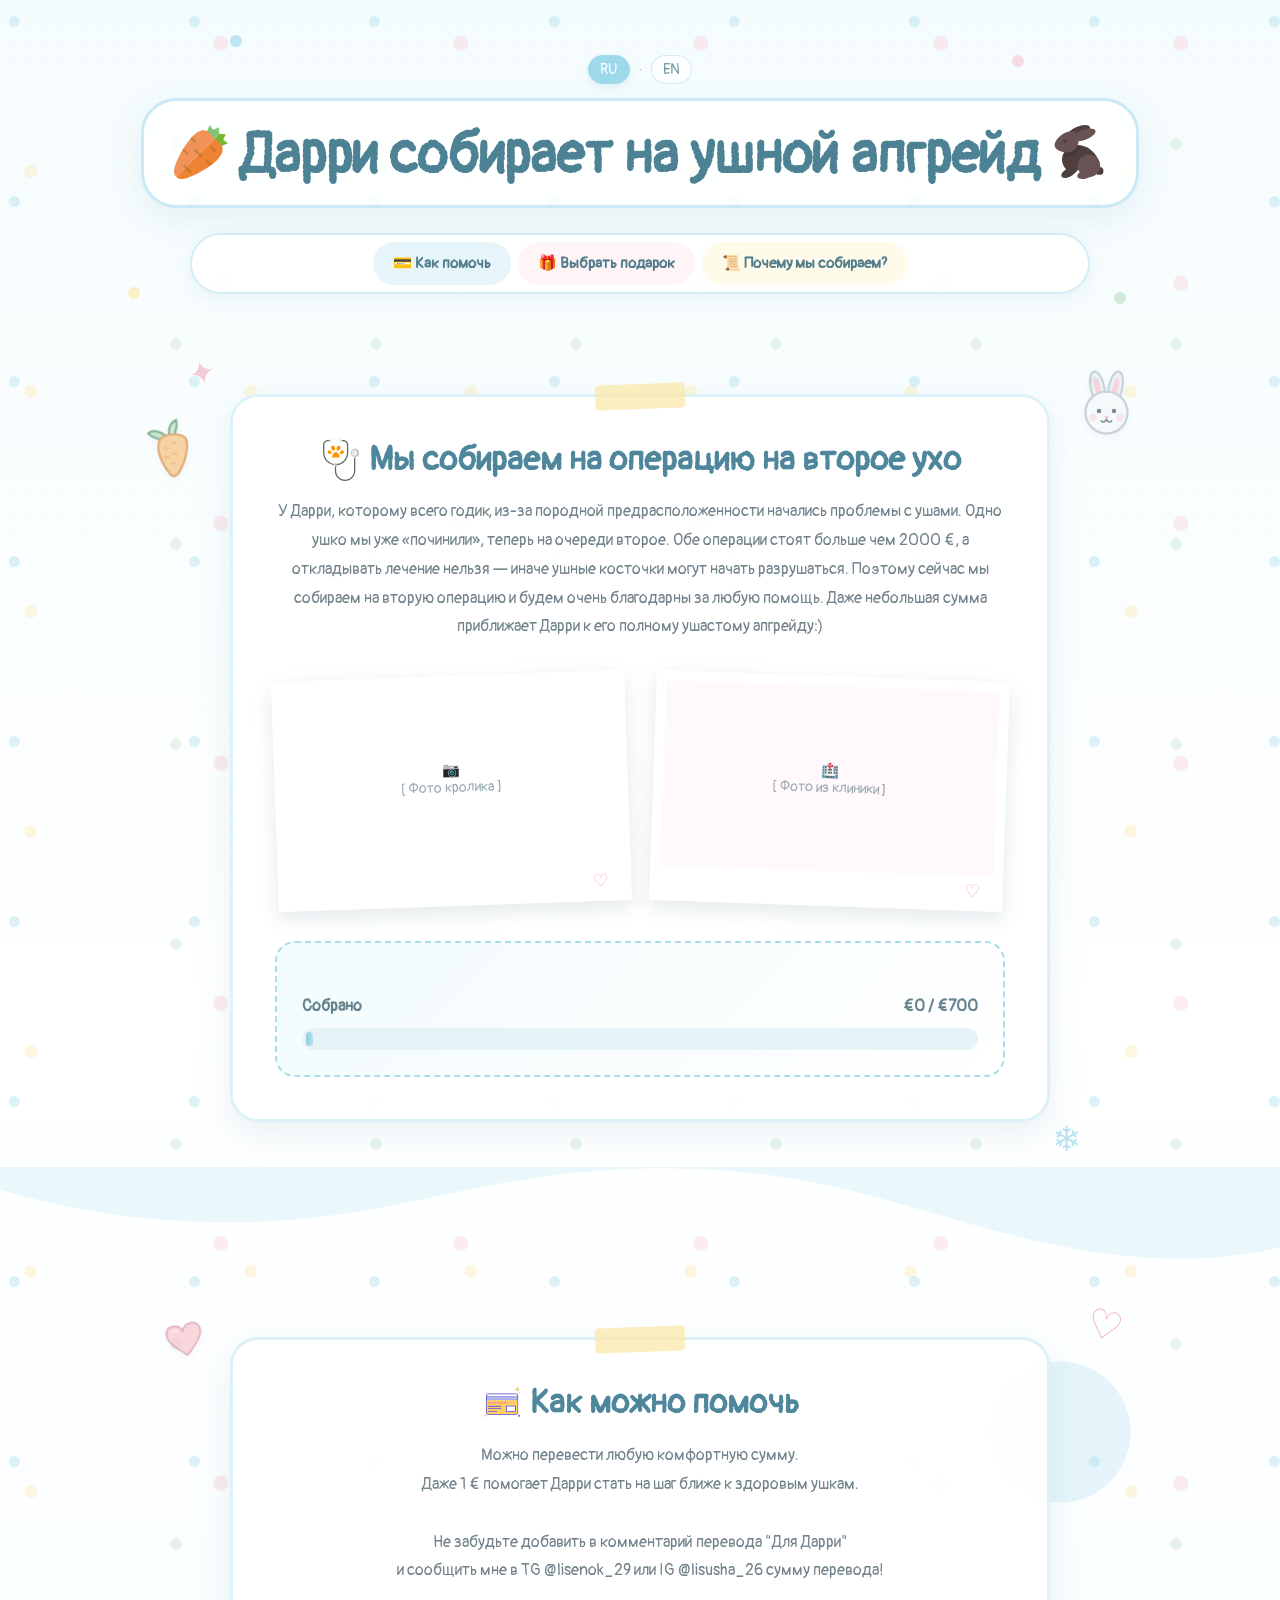
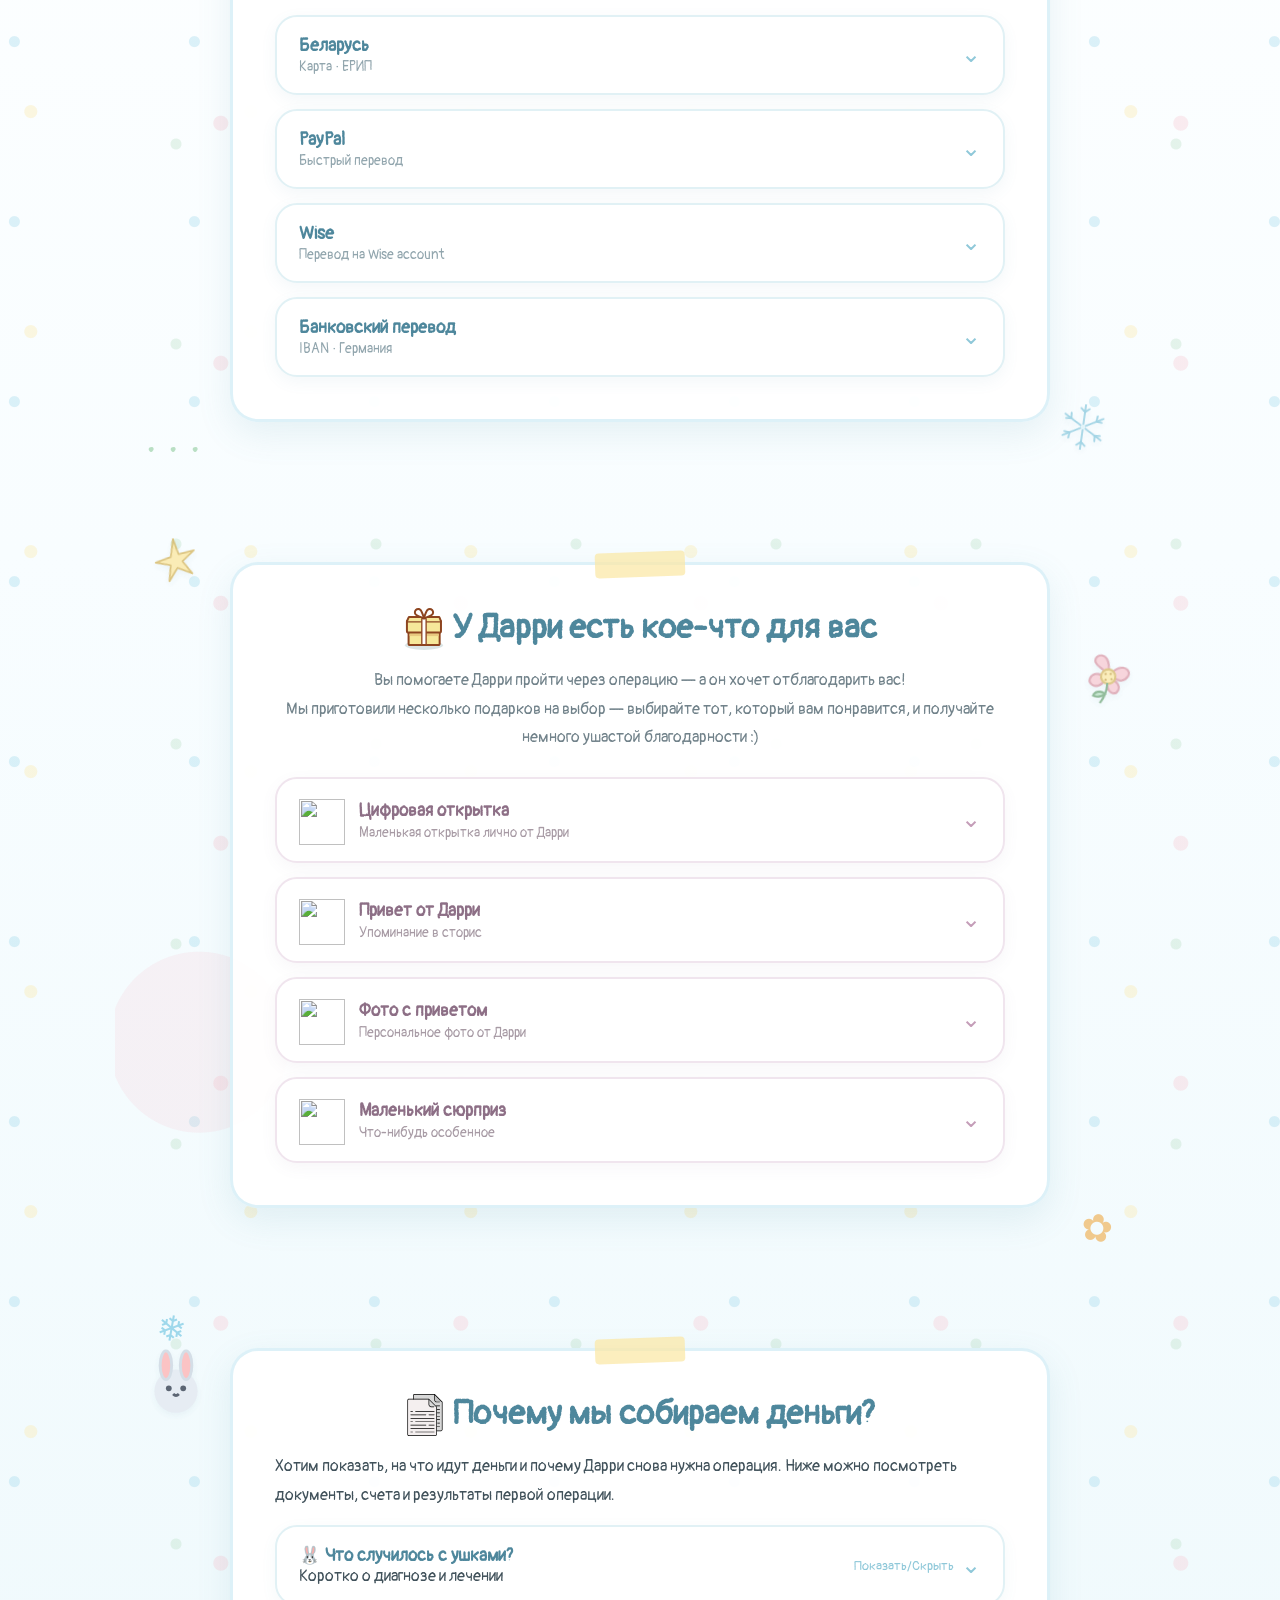
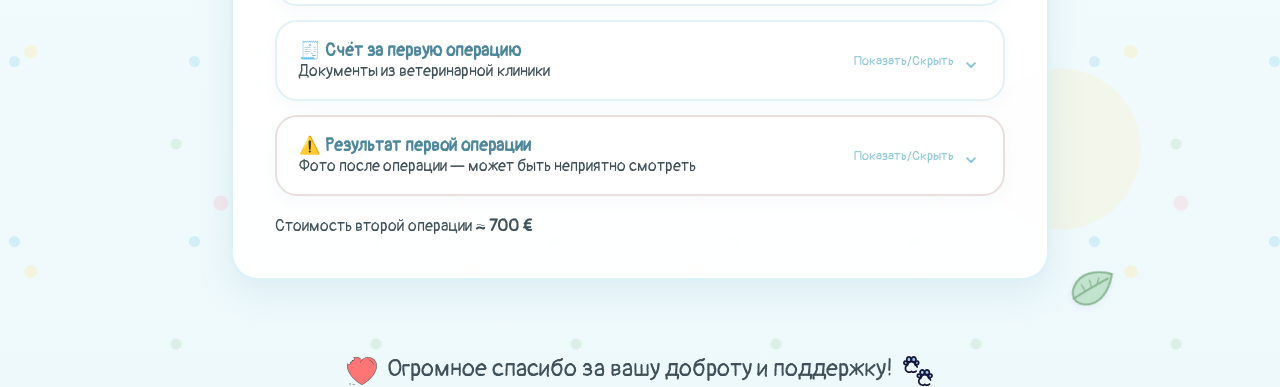
==== en.html @ 0f6ff952 "initial commit" ====
<!DOCTYPE html>
<html lang="ru">
<head>
    <meta charset="UTF-8">
    <meta name="viewport" content="width=device-width, initial-scale=1.0">
    <title>Помощь Кролику Дарри | Сбор на операцию 🐰</title>
    <!-- Link to external stylesheet -->
    <link rel="stylesheet" href="style.css">
    <link rel="preconnect" href="https://fonts.googleapis.com">
    <link rel="preconnect" href="https://fonts.gstatic.com" crossorigin>

    <link href="https://fonts.googleapis.com/css2?family=Nunito:wght@400;500;600;700;800&display=swap"
      rel="stylesheet">
    <link href="https://fonts.googleapis.com/css2?family=Pangolin:wght@400;500;600;700&display=swap"
      rel="stylesheet">
</head>
<body>
<header class="site-header">

    <!-- Decorative dots -->
    <span class="decorative-dot dot-blue"
          style="left: 18%; top: 35px;"></span>

    <span class="decorative-dot dot-pink"
          style="right: 20%; top: 55px;"></span>

    <span class="decorative-dot dot-yellow"
          style="left: 10%; bottom: 25px;"></span>

    <span class="decorative-dot dot-green"
          style="right: 12%; bottom: 20px;"></span>
    
    <div class="language-switcher">
        <a href="index.html" class="language-button active">RU</a>
        <span>·</span>
        <a href="en.html" class="language-button">EN</a>
    </div>

    <h1 class="site-title">
        <img src="icons/carrot.svg"
         alt=""
         class="title-icon">
        Дарри собирает на ушной апгрейд
        <img src="icons/bunny.svg"
         alt=""
         class="title-icon">
    </h1>

    <nav>
        <ul>
            <li>
                <a href="#payment">💳 Как помочь</a>
            </li>

            <li>
                <a href="#gifts">🎁 Выбрать подарок</a>
            </li>

            <li>
                <a href="#why">📜 Почему мы собираем?</a>
            </li>
        </ul>
    </nav>

</header>


<!-- =========================
     INTRO
========================= -->

<section id="intro">

<!-- =========================
     DOODLE: CARROT
========================= -->

<svg class="doodle doodle-carrot"
     viewBox="0 0 100 100"
     aria-hidden="true">

    <!-- leaves -->
    <path
        d="M48 31
           C38 19 29 17 23 20
           C27 28 36 32 46 35"
        fill="#B9DFC4"
        stroke="#6FA77D"
        stroke-width="3"
        stroke-linecap="round"
        stroke-linejoin="round"/>

    <path
        d="M51 31
           C51 19 57 12 65 11
           C65 21 59 29 53 35"
        fill="#C9E7D0"
        stroke="#6FA77D"
        stroke-width="3"
        stroke-linecap="round"/>

    <!-- carrot -->
    <path
        d="M43 29
           C55 27 68 31 72 38
           C75 47 67 67 53 82
           C49 87 44 88 40 82
           C32 67 29 47 34 37
           C36 32 39 30 43 29Z"
        fill="#F7C98F"
        stroke="#D99A5B"
        stroke-width="3"
        stroke-linecap="round"/>

    <!-- little marks -->
    <path
        d="M41 45 L46 47
           M52 40 L57 42
           M38 57 L43 59
           M50 55 L55 57
           M45 68 L50 69"
        fill="none"
        stroke="#D99A5B"
        stroke-width="2"
        stroke-linecap="round"
        opacity=".65"/>

</svg>

<!-- =========================
     DOODLE: BUNNY
========================= -->

<svg class="doodle doodle-bunny"
     viewBox="0 0 100 100"
     aria-hidden="true">

    <!-- ears -->
    <ellipse
        cx="38"
        cy="25"
        rx="9"
        ry="22"
        fill="#E9EEF1"
        stroke="#B7C8CE"
        stroke-width="3"
        transform="rotate(-12 38 25)"/>

    <ellipse
        cx="62"
        cy="25"
        rx="9"
        ry="22"
        fill="#E9EEF1"
        stroke="#B7C8CE"
        stroke-width="3"
        transform="rotate(12 62 25)"/>

    <!-- inner ears -->
    <ellipse
        cx="38"
        cy="25"
        rx="4"
        ry="14"
        fill="#F7C8D2"
        transform="rotate(-12 38 25)"/>

    <ellipse
        cx="62"
        cy="25"
        rx="4"
        ry="14"
        fill="#F7C8D2"
        transform="rotate(12 62 25)"/>

    <!-- head -->
    <circle
        cx="50"
        cy="58"
        r="28"
        fill="#F4F7F8"
        stroke="#B7C8CE"
        stroke-width="3"/>

    <!-- eyes -->
    <circle cx="40" cy="56" r="3" fill="#53666F"/>
    <circle cx="60" cy="56" r="3" fill="#53666F"/>

    <!-- nose -->
    <path
        d="M47 64 Q50 61 53 64 Q50 68 47 64Z"
        fill="#E9A9B8"/>

    <!-- mouth -->
    <path
        d="M50 67 C48 72 44 71 43 69
           M50 67 C52 72 56 71 57 69"
        fill="none"
        stroke="#53666F"
        stroke-width="2"
        stroke-linecap="round"/>

    <!-- cheeks -->
    <circle cx="32" cy="65" r="5" fill="#F7C8D2" opacity=".55"/>
    <circle cx="68" cy="65" r="5" fill="#F7C8D2" opacity=".55"/>

</svg>


    <div class="card-box">

        <h2>
        <img src="icons/doctor.svg"
         alt=""
         class="icon">
            Мы собираем на операцию на второе ухо
        </h2>

        <p style="text-align:center; color:var(--text-muted);">
            У Дарри, которому всего годик, из-за породной предрасположенности начались
            проблемы с ушами. Одно ушко мы уже «починили», теперь на очереди второе.

            Обе операции стоят больше чем 2000 €, а откладывать лечение нельзя
            — иначе ушные косточки могут начать разрушаться. Поэтому сейчас мы собираем на
            вторую операцию и будем очень благодарны за любую помощь. Даже небольшая сумма
            приближает Дарри к его полному ушастому апгрейду:)
        </p>


        <div class="photo-grid">

            <div class="photo-frame">
                <span>📷<br>[ Фото кролика ]</span>
            </div>

            <div class="photo-frame">
                <span>🏥<br>[ Фото из клиники ]</span>
            </div>

        </div>


        <div class="fill-block">


            <div class="progress-container">

                <div class="progress-label">
                    <span>Собрано</span>
                    <span>€0 / €700</span>
                </div>

                <div class="progress-bar">
                    <div class="progress"></div>
                </div>

            </div>

        </div>

    </div>

</section>


<div class="wave-separator">
    <svg viewBox="0 0 1200 120"
         preserveAspectRatio="none">

        <path
            d="M321.39,56.44c58-10.79,114.16-30.13,
            172-41.86,82.39-16.72,168.19-17.73,
            250.45-.39C823.78,31,906.67,72,
            985.66,92.83c70.05,18.48,146.53,26.09,
            214.34,3V0H0V27.35A600.21,600.21,0,0,0,
            321.39,56.44Z"
            class="shape-fill">
        </path>

    </svg>
</div>


<!-- =========================
     PAYMENT
========================= -->

<section id="payment">
    <!-- =========================
     DOODLE: SNOWFLAKE
========================= -->

<svg class="doodle doodle-snowflake"
     viewBox="0 0 100 100"
     aria-hidden="true">

    <g
        fill="none"
        stroke="#8FCBDF"
        stroke-width="3"
        stroke-linecap="round">

        <path d="M50 13 L50 87"/>
        <path d="M18 32 L82 68"/>
        <path d="M18 68 L82 32"/>

        <!-- branches -->
        <path d="M50 25 L43 19"/>
        <path d="M50 25 L57 19"/>

        <path d="M50 75 L43 81"/>
        <path d="M50 75 L57 81"/>

        <path d="M29 38 L28 29"/>
        <path d="M29 38 L20 39"/>

        <path d="M71 62 L72 71"/>
        <path d="M71 62 L80 61"/>

        <path d="M29 62 L20 61"/>
        <path d="M29 62 L28 71"/>

        <path d="M71 38 L80 39"/>
        <path d="M71 38 L72 29"/>

    </g>

    <circle
        cx="50"
        cy="50"
        r="4"
        fill="#DDF2F8"/>

</svg>
<!-- =========================
     DOODLE: HEART
========================= -->

<svg class="doodle doodle-heart"
     viewBox="0 0 100 100"
     aria-hidden="true">

    <path
        d="M50 79
           C44 72 23 57 20 42
           C17 28 26 21 37 23
           C45 24 49 30 50 35
           C52 29 56 24 64 23
           C75 21 84 28 81 42
           C78 57 57 72 50 79Z"
        fill="#F7C8D2"
        stroke="#D99AA8"
        stroke-width="3"
        stroke-linecap="round"
        stroke-linejoin="round"/>

    <path
        d="M31 34 C34 30 39 30 42 33"
        fill="none"
        stroke="#FBE8EC"
        stroke-width="3"
        stroke-linecap="round"/>

</svg>
    <div class="card-box">

        <h2>
       <img src="icons/bank-card.svg"
         alt=""
         class="icon">
            Как можно помочь
        </h2>

        <p style="text-align:center; color:var(--text-muted);">
        Можно перевести любую комфортную сумму.<br>
        Даже 1 € помогает Дарри стать на шаг ближе к здоровым ушкам.<br><br>

            Не забудьте добавить в комментарий перевода "Для Дарри" <br>и сообщить мне в TG @lisenok_29 или IG @lisusha_26 сумму перевода!
        </p>


<div class="payment-methods">

    <!-- Беларусь / ЕРИП -->
    <details class="payment-card">

        <summary>
            <div class="payment-card-header">


                <div>
                    <h3>Беларусь</h3>
                    <span>Карта · ЕРИП</span>
                </div>

            </div>

            <span class="payment-arrow">⌄</span>
        </summary>

        <div class="payment-content">

            <p>
                Если вам удобно перевести деньги с белорусской карты,
                можно воспользоваться ЕРИП.
            </p>

            <strong>Как оплатить:</strong>

            <ol>
                <li>Откройте приложение вашего банка.</li>
                <li>Выберите ЕРИП и найдите нужный раздел.</li>
                <li>Введите данные из инструкции ниже.</li>
            </ol>

            <div class="fill-block">
                [ Здесь будет схема оплаты через ЕРИП ]
            </div>

        </div>

    </details>


    <!-- PayPal -->
    <details class="payment-card">

        <summary>
            <div class="payment-card-header">

                <div>
                    <h3>PayPal</h3>
                    <span>Быстрый перевод</span>
                </div>

            </div>

            <span class="payment-arrow">⌄</span>
        </summary>

        <div class="payment-content">

            <p>
                Можно отправить любую комфортную сумму через PayPal.
            </p>

            <div class="account-box">
                <span>PayPal</span>
                <strong>[ ваш email ]</strong>
            </div>

        </div>

    </details>


    <!-- Wise -->
    <details class="payment-card">

        <summary>
            <div class="payment-card-header">

                <div>
                    <h3>Wise</h3>
                    <span>Перевод на Wise account</span>
                </div>

            </div>

            <span class="payment-arrow">⌄</span>
        </summary>

        <div class="payment-content">

            <p>
                Если вы пользуетесь Wise, можно перевести деньги
                непосредственно на наш аккаунт.
            </p>

            <div class="account-box">
                <span>Wise account</span>
                <strong>[ реквизиты ]</strong>
            </div>

        </div>

    </details>


    <!-- Немецкий IBAN -->
    <details class="payment-card">

        <summary>
            <div class="payment-card-header">

                <div>
                    <h3>Банковский перевод</h3>
                    <span>IBAN · Германия</span>
                </div>

            </div>

            <span class="payment-arrow">⌄</span>
        </summary>

        <div class="payment-content">

            <p>
                Можно сделать обычный банковский перевод
                на немецкий счёт.
            </p>

            <div class="account-box">

                <div>
                    <span>Имя получателя</span>
                    <strong>[ NAME ]</strong>
                </div>

                <div>
                    <span>IBAN</span>
                    <strong>[ DE00 0000 0000 0000 0000 00 ]</strong>
                </div>

                <div>
                    <span>BIC</span>
                    <strong>[ BIC ]</strong>
                </div>

            </div>

        </div>

    </details>

</div>

    </div>

</section>


<!-- =========================
     GIFTS
========================= -->

<section id="gifts">

<!-- =========================
     DOODLE: LITTLE STAR
========================= -->

<svg class="doodle doodle-star"
     viewBox="0 0 100 100"
     aria-hidden="true">

    <path
        d="M50 12
           L56 39
           L83 36
           L61 52
           L75 75
           L51 62
           L34 83
           L40 56
           L15 48
           L42 42 Z"
        fill="#FBE8A6"
        stroke="#D5B866"
        stroke-width="3"
        stroke-linejoin="round"/>

</svg><!-- =========================
     DOODLE: FLOWER
========================= -->

<svg class="doodle doodle-flower"
     viewBox="0 0 100 100"
     aria-hidden="true">

    <path
        d="M49 46
           C43 37 34 38 30 31
           C27 24 34 18 41 21
           C48 24 49 33 50 40"
        fill="#F7C8D2"
        stroke="#D99AA8"
        stroke-width="3"
        stroke-linecap="round"/>

    <path
        d="M53 45
           C58 35 68 30 75 35
           C81 40 77 48 69 51
           C63 52 58 49 53 47"
        fill="#F7C8D2"
        stroke="#D99AA8"
        stroke-width="3"
        stroke-linecap="round"/>

    <path
        d="M53 51
           C63 52 69 59 66 66
           C63 73 54 70 51 63
           C49 59 50 55 53 51"
        fill="#F7C8D2"
        stroke="#D99AA8"
        stroke-width="3"
        stroke-linecap="round"/>

    <path
        d="M47 52
           C43 61 36 66 29 62
           C22 58 25 50 32 47
           C38 45 43 48 47 51"
        fill="#F7C8D2"
        stroke="#D99AA8"
        stroke-width="3"
        stroke-linecap="round"/>

    <circle
        cx="50"
        cy="48"
        r="10"
        fill="#FBE8A6"
        stroke="#D5B866"
        stroke-width="3"/>

    <circle cx="46" cy="45" r="1.5" fill="#C39E4A"/>
    <circle cx="53" cy="44" r="1.5" fill="#C39E4A"/>
    <circle cx="55" cy="51" r="1.5" fill="#C39E4A"/>
    <circle cx="47" cy="53" r="1.5" fill="#C39E4A"/>

    <path
        d="M50 58 C51 69 49 77 44 85"
        fill="none"
        stroke="#72A77C"
        stroke-width="3"
        stroke-linecap="round"/>

    <path
        d="M48 72
           C40 68 34 72 33 77
           C40 79 45 77 49 73"
        fill="#B9DFC4"
        stroke="#72A77C"
        stroke-width="3"
        stroke-linecap="round"/>

</svg>


    <div class="card-box">

        <h2>
        <img src="icons/gift.svg"
         alt=""
         class="icon">
            У Дарри есть кое-что для вас
        </h2>

        <p style="text-align:center; color:var(--text-muted);">
        Вы помогаете Дарри пройти через операцию — а он хочет отблагодарить вас!<br>
        Мы приготовили несколько подарков на выбор — выбирайте тот, который вам понравится,
            и получайте немного ушастой благодарности :)

        </p>


<div class="gift-list">

    <!-- Подарок 1 -->
    <details class="gift-card">

        <summary>
            <div class="gift-card-title">
                <img src="icons/postcard.svg"
                     alt=""
                     class="gift-icon">

                <div>
                    <h3>Цифровая открытка</h3>
                    <span>Маленькая открытка лично от Дарри</span>
                </div>
            </div>

            <span class="gift-arrow">⌄</span>
        </summary>

        <div class="gift-content">

            <img src="images/gift-postcard.jpg"
                 alt="Пример цифровой открытки"
                 class="gift-photo">

            <p>
                Красочная цифровая открытка с Дарри,
                которую можно сохранить себе на память.
            </p>

        </div>

    </details>


    <!-- Подарок 2 -->
    <details class="gift-card">

        <summary>
            <div class="gift-card-title">

                <img src="icons/instagram.svg"
                     alt=""
                     class="gift-icon">

                <div>
                    <h3>Привет от Дарри</h3>
                    <span>Упоминание в сторис</span>
                </div>

            </div>

            <span class="gift-arrow">⌄</span>
        </summary>

        <div class="gift-content">

            <img src="images/gift-story.jpg"
                 alt="Пример сторис"
                 class="gift-photo">

            <p>
                Дарри лично передаст вам привет
                в нашей истории в Instagram.
            </p>

        </div>

    </details>


    <!-- Подарок 3 -->
    <details class="gift-card">

        <summary>
            <div class="gift-card-title">

                <img src="icons/photo.svg"
                     alt=""
                     class="gift-icon">

                <div>
                    <h3>Фото с приветом</h3>
                    <span>Персональное фото от Дарри</span>
                </div>

            </div>

            <span class="gift-arrow">⌄</span>
        </summary>

        <div class="gift-content">

            <img src="images/gift-photo.jpg"
                 alt="Фото Дарри"
                 class="gift-photo">

            <p>
                Получите фотографию Дарри с вашим
                персональным приветом.
            </p>

        </div>

    </details>


    <!-- Подарок 4 -->
    <details class="gift-card">

        <summary>
            <div class="gift-card-title">

                <img src="icons/surprise.svg"
                     alt=""
                     class="gift-icon">

                <div>
                    <h3>Маленький сюрприз</h3>
                    <span>Что-нибудь особенное</span>
                </div>

            </div>

            <span class="gift-arrow">⌄</span>
        </summary>

        <div class="gift-content">

            <img src="images/gift-surprise.jpg"
                 alt="Маленький сюрприз"
                 class="gift-photo">

            <p>
                Тут пока секрет. Но Дарри обещает,
                что будет мило :)
            </p>

        </div>

    </details>

</div>

    </div>

</section>


<!-- =========================
     WHY
========================= -->

<section id="why">
<!-- =========================
     DOODLE: LEAF
========================= -->

<svg class="doodle doodle-leaf"
     viewBox="0 0 100 100"
     aria-hidden="true">

    <path
        d="M76 20
           C50 20 28 31 25 54
           C23 70 34 79 48 76
           C70 71 79 47 76 20Z"
        fill="#B9DFC4"
        stroke="#72A77C"
        stroke-width="3"
        stroke-linecap="round"/>

    <path
        d="M29 72 C43 56 55 44 72 28"
        fill="none"
        stroke="#72A77C"
        stroke-width="3"
        stroke-linecap="round"/>

    <path
        d="M43 56 L35 48
           M51 48 L45 38
           M58 41 L58 31"
        fill="none"
        stroke="#72A77C"
        stroke-width="2"
        stroke-linecap="round"/>

</svg>
    <svg class="doodle doodle-rabbit-1"
         viewBox="0 0 50 50"
         fill="none">

        <circle
            cx="25"
            cy="30"
            r="15"
            fill="#E2E8F0"/>

        <ellipse
            cx="18"
            cy="12"
            rx="4"
            ry="10"
            fill="#FEB2B2"
            stroke="#CBD5E0"
            stroke-width="2"/>

        <ellipse
            cx="32"
            cy="12"
            rx="4"
            ry="10"
            fill="#FEB2B2"
            stroke="#CBD5E0"
            stroke-width="2"/>

        <circle cx="20" cy="28" r="2" fill="#2D3748"/>
        <circle cx="30" cy="28" r="2" fill="#2D3748"/>

        <path
            d="M23 32 Q25 34 27 32"
            stroke="#2D3748"
            stroke-width="2"
            fill="none"/>

    </svg>


    <div class="card-box">

<h2>
    <img src="icons/documents.svg"
         alt=""
         class="icon">
    Почему мы собираем деньги?
</h2>

<p class="section-intro">
    Хотим показать, на что идут деньги и почему Дарри снова нужна операция.
    Ниже можно посмотреть документы, счета и результаты первой операции.
</p>


<details class="story-card">
    <summary>
        <div>
            <h3>🐰 Что случилось с ушками?</h3>
            <span>Коротко о диагнозе и лечении</span>
        </div>

        <div class="details-hint">
            <span class="hint-closed">Показать/Скрыть</span>
            <span class="payment-arrow">⌄</span>
        </div>
    </summary>

    <div class="story-content">
        <p>
            [ Здесь коротко рассказываем, когда начались проблемы,
            что показали обследования, почему потребовалась операция
            и почему теперь необходимо оперировать второе ухо. ]
        </p>
    </div>
</details>

<details class="story-card">
    <summary>
        <div>
            <h3>🧾 Счёт за первую операцию</h3>
            <span>Документы из ветеринарной клиники</span>
        </div>

        <div class="details-hint">
            <span class="hint-closed">Показать/Скрыть</span>
            <span class="payment-arrow">⌄</span>
        </div>
    </summary>

    <div class="story-content">

        <div class="document-grid">

            <img src="images/invoice-1.jpg"
                 alt="Счёт из ветеринарной клиники"
                 class="document-image">

            <img src="images/invoice-2.jpg"
                 alt="Счёт из ветеринарной клиники"
                 class="document-image">

        </div>

        <p>
            Здесь можно добавить короткое пояснение,
            что именно было оплачено.
        </p>

    </div>
</details>

<details class="story-card sensitive-card">
    <summary>
        <div>
            <h3>⚠️ Результат первой операции</h3>
            <span>Фото после операции — может быть неприятно смотреть</span>
        </div>

        <div class="details-hint">
            <span class="hint-closed">Показать/Скрыть</span>
            <span class="payment-arrow">⌄</span>
        </div>
    </summary>

    <div class="story-content">

        <div class="photo-warning">
            <strong>⚠️ Осторожно, фото может быть неприятным</strong>

            <p>
                Здесь находится фотография уха Дарри после первой операции.
                Открывайте только если хотите увидеть результат лечения.
            </p>
        </div>

        <img src="images/ear-after-surgery.jpg"
             alt="Ухо Дарри после операции"
             class="sensitive-photo">

    </div>
</details>
        <br>
<div class="cost-summary">

    <span>Стоимость второй операции</span>

    <strong>≈ 700 €</strong>

</div>

    </div>

</section>

</div>

<footer>
    <div class="container">
        <p class="footer-message">
            <img src="icons/heart.svg"
                 alt=""
                 class="icon">

            Огромное спасибо за вашу доброту и поддержку!

            <img src="icons/pawprints.svg"
                 alt=""
                 class="icon">
        </p>
    </div>
</footer>

</body>
</html>
---- style.css ----
:root {
    --blue: #9ed8eb;
    --blue-dark: #5ca9c5;
    --blue-light: #eaf8fc;
    --blue-pale: #f5fcfe;

    --pink: #f7c8d2;
    --yellow: #fbe8a6;
    --green: #b9dfc4;
    --orange: #f6c58b;

    --text: #40515a;
    --text-muted: #71828a;

    --white: #ffffff;

    --shadow: 0 12px 35px rgba(80, 145, 165, 0.12);
    --shadow-small: 0 5px 18px rgba(80, 145, 165, 0.10);

    --radius: 28px;
}


/* =========================
   GLOBAL
========================= */

* {
    box-sizing: border-box;
}

html {
    scroll-behavior: smooth;
}

body {
    margin: 0;

    color: var(--text);
    font-family: "Pangolin", "Trebuchet MS", sans-serif;

    background:
        radial-gradient(
            circle at 8% 12%,
            rgba(158,216,235,.35) 0 5px,
            transparent 6px
        ),
        radial-gradient(
            circle at 92% 18%,
            rgba(247,200,210,.35) 0 7px,
            transparent 8px
        ),
        radial-gradient(
            circle at 14% 78%,
            rgba(251,232,166,.35) 0 6px,
            transparent 7px
        ),
        radial-gradient(
            circle at 88% 72%,
            rgba(185,223,196,.35) 0 5px,
            transparent 6px
        ),
        linear-gradient(
            180deg,
            #f5fcfe 0%,
            #ffffff 28%,
            #f8fdff 60%,
            #eef9fc 100%
        );

    background-size:
        180px 180px,
        240px 240px,
        220px 220px,
        200px 200px,
        auto;

    overflow-x: hidden;
}


/* Very subtle paper texture */

body::before {
    content: "";

    position: fixed;
    inset: 0;

    pointer-events: none;

    opacity: .22;

    background-image:
        radial-gradient(
            rgba(92,169,197,.10) 1px,
            transparent 1px
        );

    background-size: 18px 18px;

    z-index: -1;
}


/* =========================
   CONTAINER
========================= */

.container {
    width: 100%;
    max-width: 960px;

    margin: 0 auto;
    padding: 0 20px;

    position: relative;
}


/* =========================
   HEADER
========================= */

.site-header {
    position: relative;

    padding: 55px 20px 30px;

    text-align: center;
}

.site-title {
    display: inline-block;

    margin: 0 auto 25px;
    padding: 18px 30px;

    color: #4d8194;

    font-size: clamp(2rem, 5vw, 3.5rem);
    line-height: 1.1;

    background: rgba(255,255,255,.82);

    border: 3px solid rgba(158,216,235,.55);
    border-radius: 35px;

    box-shadow: var(--shadow);
}

.site-title span {
    display: inline-block;

    animation: gentleFloat 4s ease-in-out infinite;
}

.site-title span:last-child {
    animation-delay: 1s;
}

@keyframes gentleFloat {

    0%, 100% {
        transform: translateY(0) rotate(-2deg);
    }

    50% {
        transform: translateY(-5px) rotate(2deg);
    }
}


/* =========================
   NAVIGATION
========================= */

nav {
    position: relative;
    z-index: 10;

    width: min(900px, calc(100% - 30px));

    margin: 0 auto;
    padding: 7px;

    background: rgba(255,255,255,.9);

    border: 2px solid rgba(158,216,235,.45);
    border-radius: 50px;

    box-shadow: var(--shadow-small);
}

nav ul {
    display: flex;

    justify-content: center;
    align-items: center;

    gap: 7px;

    margin: 0;
    padding: 0;

    list-style: none;
}

nav li {
    flex: 0 0 auto;
}

nav a {
    display: block;

    padding: 12px 20px;

    color: #527c8c;

    font-weight: 700;
    font-size: .95rem;

    text-decoration: none;

    border-radius: 40px;

    transition:
        background .2s ease,
        transform .2s ease,
        box-shadow .2s ease;
}

nav a:hover {
    background: var(--blue-light);

    transform: translateY(-2px);

    box-shadow:
        0 4px 12px rgba(92,169,197,.15);
}

nav li:first-child a {
    background: #e5f5fa;
}

nav li:nth-child(2) a {
    background: #fff5f7;
}

nav li:nth-child(3) a {
    background: #fffbea;
}


/* =========================
   SECTIONS
========================= */

section {
    position: relative;

    max-width: 1050px;

    margin: 0 auto;
    padding: 70px 25px;
}


/* =========================
   MAIN CARD
========================= */

.card-box {
    position: relative;

    width: 100%;
    max-width: 820px;

    margin: 0 auto;
    padding: 42px;

    background: rgba(255,255,255,.94);

    border: 3px solid rgba(158,216,235,.35);
    border-radius: var(--radius);

    box-shadow: var(--shadow);
}


/* Little paper tape decoration */

.card-box::before {
    content: "";

    position: absolute;

    top: -13px;
    left: 50%;

    width: 90px;
    height: 25px;

    transform:
        translateX(-50%)
        rotate(-2deg);

    background: rgba(251,232,166,.72);

    border-radius: 4px;
}


/* =========================
   HEADINGS
========================= */

.card-box h2 {
    margin-top: 0;
    margin-bottom: 15px;

    color: #4e879c;

    text-align: center;

    font-size: clamp(1.5rem, 3vw, 2.1rem);

    line-height: 1.25;
}

.card-box p {
    line-height: 1.8;
}


/* Section title with SVG */

.section-title {
    display: flex;

    align-items: center;
    justify-content: center;

    gap: 12px;
}

.title-icon {
    width: 54px;
    height: 54px;

    flex: 0 0 54px;

    transform: translateY(6px);
}


/* Generic icons */

.icon {
    display: inline-block;

    width: 42px;
    height: 42px;

    flex: 0 0 42px;

    vertical-align: middle;
}


/* =========================
   PHOTOS
========================= */

.photo-grid {
    display: grid;

    grid-template-columns: repeat(2, 1fr);

    gap: 25px;

    margin: 35px 0;
}

.photo-frame {
    position: relative;

    min-height: 230px;

    display: flex;

    align-items: center;
    justify-content: center;

    background: #fff;

    border: 10px solid white;
    border-bottom-width: 35px;

    box-shadow:
        0 7px 20px rgba(60,100,110,.14);

    transform: rotate(-2deg);
}

.photo-frame:nth-child(2) {
    transform: rotate(2deg);

    background: #fff9fb;
}

.photo-frame::after {
    content: "♡";

    position: absolute;

    right: 12px;
    bottom: -27px;

    color: #f0a9b8;

    font-size: 18px;
}

.photo-frame span {
    color: #9aabb1;

    text-align: center;

    font-size: .9rem;
}


/* =========================
   PLACEHOLDER / INFO BLOCK
========================= */

.fill-block {
    margin-top: 25px;
    padding: 25px;

    text-align: center;

    line-height: 1.7;

    background:
        linear-gradient(
            135deg,
            #f2fbfd,
            #ffffff
        );

    border: 2px dashed #acdce9;
    border-radius: 20px;
}

.fill-block strong {
    color: #6593a2;
}


/* =========================
   PROGRESS BAR
========================= */

.progress-container {
    margin-top: 25px;
}

.progress-label {
    display: flex;

    justify-content: space-between;

    margin-bottom: 8px;

    color: #66838d;

    font-weight: 700;
}

.progress-bar {
    height: 22px;

    padding: 4px;

    background: #e6f4f8;

    border-radius: 20px;
}

.progress {
    width: 1%; /* change this */

    height: 100%;

    background:
        linear-gradient(
            90deg,
            #8dccdf,
            #b8e4ef
        );

    border-radius: 20px;
}


/* =========================
   ACCORDION — GENERAL
========================= */

details > summary {
    list-style: none;
    cursor: pointer;
}

details > summary::-webkit-details-marker {
    display: none;
}

details > summary::marker {
    display: none;
}


/* =========================
   PAYMENT
========================= */

.payment-methods {
    display: grid;

    gap: 14px;

    margin-top: 30px;
}

.payment-card {
    overflow: hidden;

    background: #ffffff;

    border: 2px solid #e1f1f5;
    border-radius: 22px;

    box-shadow:
        0 5px 16px rgba(80,145,165,.07);

    transition:
        border-color .25s ease,
        box-shadow .25s ease;
}

.payment-card:hover {
    border-color: #b9e0ea;
}

.payment-card[open] {
    border-color: #b9dfea;

    box-shadow:
        0 8px 24px rgba(80,145,165,.10);
}

.payment-card summary {
    position: relative;

    display: flex;

    align-items: center;
    justify-content: space-between;

    gap: 15px;

    padding: 18px 22px;
}

.payment-card-header {
    display: flex;

    align-items: center;

    gap: 14px;

    min-width: 0;
}

.payment-icon {
    width: 46px;
    height: 46px;

    flex: 0 0 46px;

    transform: translateY(2px);
}

.payment-card h3 {
    margin: 0;

    color: #4e879c;

    font-size: 1.1rem;
}

.payment-card-header span {
    display: block;

    margin-top: 2px;

    color: #91a5ad;

    font-size: .84rem;
}


/* =========================
   ACCORDION HINT
========================= */

.details-hint {
    display: flex;

    align-items: center;

    gap: 7px;

    flex: 0 0 auto;

    color: #8fc8d9;

    font-size: .82rem;

    white-space: nowrap;
}

.hint-open {
    display: none;
}

details[open] .hint-closed {
    display: none;
}

details[open] .hint-open {
    display: inline;
}


/* =========================
   ARROW
========================= */

.payment-arrow,
.gift-arrow {
    display: inline-block;

    color: #8fc8d9;

    font-size: 24px;
    line-height: 1;

    transition:
        transform .25s ease;
}

details[open] .payment-arrow,
details[open] .gift-arrow {
    transform: rotate(180deg);
}


/* =========================
   PAYMENT CONTENT
========================= */

.payment-content {
    padding: 0 24px 25px;

    animation: accordionOpen .25s ease;
}

.payment-content p {
    margin: 4px 0 18px;

    color: var(--text-muted);

    line-height: 1.65;
}

.payment-content ol {
    margin: 10px 0 18px;
    padding-left: 22px;

    color: #657b84;

    line-height: 1.8;
}

@keyframes accordionOpen {

    from {
        opacity: 0;
        transform: translateY(-5px);
    }

    to {
        opacity: 1;
        transform: translateY(0);
    }
}


/* =========================
   BANK / ACCOUNT DETAILS
========================= */

.account-box {
    display: grid;

    gap: 12px;

    padding: 16px 18px;

    background: #f5fcfe;

    border: 1px dashed #acdce9;

    border-radius: 15px;
}

.account-box div {
    display: flex;

    flex-direction: column;

    gap: 3px;
}

.account-box span {
    color: #8da2aa;

    font-size: .8rem;
}

.account-box strong {
    color: #526f79;

    font-size: .95rem;

    word-break: break-word;
}


/* =========================
   GIFTS
========================= */

.gift-list {
    display: grid;

    gap: 14px;

    margin-top: 25px;
}

.gift-card {
    overflow: hidden;

    background: #fff;

    border: 2px solid #f0e5ee;
    border-radius: 22px;

    box-shadow:
        0 5px 16px rgba(120,100,130,.06);

    transition:
        border-color .25s ease,
        box-shadow .25s ease;
}

.gift-card:hover {
    border-color: #e6cddd;
}

.gift-card[open] {
    border-color: #dfc2d5;

    box-shadow:
        0 8px 24px rgba(120,100,130,.09);
}

.gift-card summary {
    display: flex;

    align-items: center;
    justify-content: space-between;

    gap: 15px;

    padding: 18px 22px;
}

.gift-card-title {
    display: flex;

    align-items: center;

    gap: 14px;

    min-width: 0;
}

.gift-icon {
    width: 46px;
    height: 46px;

    flex: 0 0 46px;

    transform: translateY(2px);
}

.gift-card h3 {
    margin: 0;

    color: #8d6f86;

    font-size: 1.08rem;
}

.gift-card-title span {
    display: block;

    margin-top: 3px;

    color: #a79aa4;

    font-size: .84rem;
}

.gift-arrow {
    color: #c49db8;
}

.gift-content {
    padding: 0 24px 25px;

    animation: accordionOpen .25s ease;
}

.gift-photo {
    display: block;

    width: 100%;
    max-width: 420px;
    height: auto;

    margin: 0 auto 18px;

    border-radius: 17px;

    box-shadow:
        0 4px 12px rgba(100,80,100,.08);
}

.gift-content p {
    max-width: 600px;

    margin: 0 auto;

    color: var(--text-muted);

    line-height: 1.65;

    text-align: center;
}


/* =========================
   MEDICAL / STORY CARDS
========================= */

.story-card {
    overflow: hidden;

    margin-top: 14px;

    background: #ffffff;

    border: 2px solid #e1f1f5;
    border-radius: 22px;

    box-shadow:
        0 5px 16px rgba(80,145,165,.06);

    transition:
        border-color .25s ease,
        box-shadow .25s ease;
}

.story-card:hover {
    border-color: #b9e0ea;
}

.story-card[open] {
    border-color: #b9dfea;

    box-shadow:
        0 8px 24px rgba(80,145,165,.09);
}

.story-card summary {
    display: flex;

    align-items: center;
    justify-content: space-between;

    gap: 15px;

    padding: 18px 22px;
}

.story-card-title {
    display: flex;

    align-items: center;

    gap: 14px;

    min-width: 0;
}

.story-card h3 {
    margin: 0;

    color: #4e879c;

    font-size: 1.08rem;
}

.story-card-title span {
    display: block;

    margin-top: 3px;

    color: #91a5ad;

    font-size: .84rem;
}

.story-content {
    padding: 0 24px 25px;

    animation: accordionOpen .25s ease;
}


/* =========================
   DOCUMENTS
========================= */

.document-grid {
    display: grid;

    grid-template-columns: repeat(2, 1fr);

    gap: 15px;

    margin-bottom: 18px;
}

.document-image {
    display: block;

    width: 100%;
    height: auto;

    border-radius: 14px;

    box-shadow:
        0 4px 12px rgba(80,120,130,.08);
}


/* =========================
   SENSITIVE PHOTO
========================= */

.sensitive-card {
    border-color: #eadfdc;
}

.photo-warning {
    padding: 15px 18px;

    margin-bottom: 18px;

    background: #fff8f6;

    border-radius: 15px;

    color: #8f7772;
}

.photo-warning strong {
    color: #9b6f68;
}

.photo-warning p {
    margin: 6px 0 0;
}

.sensitive-photo {
    display: block;

    width: 100%;
    max-width: 500px;

    height: auto;

    margin: 0 auto;

    border-radius: 16px;
}


/* =========================
   FOOTER
========================= */

.footer-message {
    display: flex;

    align-items: center;
    justify-content: center;

    gap: 10px;

    margin: 0;

    text-align: center;

    font-size: 1.5rem;

    line-height: 1.5;
}

.footer-message .icon {
    width: 30px;
    height: 30px;

    flex: 0 0 30px;

    transform: translateY(2px);
}


/* =========================
   DECORATIVE DOODLES
========================= */

.doodle {
    position: absolute;

    z-index: 1;

    width: 72px;
    height: 72px;

    pointer-events: none;

    opacity: .82;

    filter:
        drop-shadow(
            0 3px 3px rgba(70,120,135,.08)
        );

    transition:
        transform .3s ease;
}

.doodle-carrot {
    left: 2%;
    top: 90px;

    transform: rotate(-13deg);
}

.doodle-flower {
    right: 2%;
    top: 150px;

    transform: rotate(8deg);
}

.doodle-snowflake {
    right: 5%;
    bottom: 35px;

    width: 60px;
    height: 60px;

    transform: rotate(8deg);
}

.doodle-heart {
    left: 4%;
    top: 45px;

    width: 55px;
    height: 55px;

    transform: rotate(-12deg);
}

.doodle-star {
    left: 3%;
    top: 40px;

    width: 58px;
    height: 58px;

    transform: rotate(-8deg);
}

.doodle-leaf {
    right: 4%;
    bottom: 30px;

    width: 65px;
    height: 65px;

    transform: rotate(15deg);
}

.doodle-bunny {
    right: 2%;
    top: 45px;

    width: 75px;
    height: 75px;
}


/* Tiny variation */

.doodle:nth-of-type(2) {
    opacity: .76;
}

.doodle:nth-of-type(3) {
    opacity: .70;
}


/* =========================
   DECORATIVE SECTION ELEMENTS
========================= */

#intro::before {
    content: "✦";

    position: absolute;

    left: 7%;
    top: 30px;

    color: #f2cbd4;

    font-size: 32px;

    transform: rotate(-15deg);
}

#intro::after {
    content: "❄";

    position: absolute;

    right: 8%;
    bottom: 30px;

    color: #9ed8eb;

    font-size: 35px;

    opacity: .7;
}

#payment::before {
    content: "♡";

    position: absolute;

    right: 4%;
    top: 35px;

    color: #f3b8c5;

    font-size: 40px;

    transform: rotate(15deg);
}

#payment::after {
    content: "•  •  •";

    position: absolute;

    left: 3%;
    bottom: 30px;

    color: #b9dfc4;

    font-size: 20px;

    letter-spacing: 5px;
}

#gifts::before {
    content: "✿";

    position: absolute;

    right: 5%;
    bottom: 25px;

    color: #f0c98d;

    font-size: 38px;

    transform: rotate(10deg);
}

#why::before {
    content: "❄";

    position: absolute;

    left: 4%;
    top: 30px;

    color: #9ed8eb;

    font-size: 35px;

    transform: rotate(10deg);
}

.language-switcher {
    display: flex;
    align-items: center;
    justify-content: center;
    gap: 8px;

    margin-bottom: 14px;

    font-size: .9rem;
}

.language-switcher span {
    color: #a8c4cc;
}

.language-button {
    padding: 5px 11px;

    color: #6f98a6;
    text-decoration: none;

    background: rgba(255,255,255,.65);

    border: 1.5px solid rgba(158,216,235,.45);
    border-radius: 20px;

    transition:
        background .2s ease,
        transform .2s ease,
        box-shadow .2s ease;
}

.language-button:hover {
    background: #eaf8fc;

    transform: translateY(-1px);

    box-shadow:
        0 3px 8px rgba(92,169,197,.12);
}

.language-button.active {
    color: #ffffff;

    background: #9ed8eb;

    border-color: #9ed8eb;

    box-shadow:
        0 3px 8px rgba(92,169,197,.15);
}
/* =========================
   WAVE
========================= */

.wave-separator {
    width: 100%;
    height: 100px;

    overflow: hidden;

    margin-top: -25px;
}

.wave-separator svg {
    display: block;

    width: 100%;
    height: 100%;
}

.wave-separator .shape-fill {
    fill: #eaf8fc;
}


/* =========================
   SPECIAL PASTEL SECTIONS
========================= */

#payment {
    background:
        radial-gradient(
            circle at 90% 20%,
            rgba(158,216,235,.25) 0 70px,
            transparent 71px
        );
}

#gifts {
    background:
        radial-gradient(
            circle at 8% 70%,
            rgba(247,200,210,.20) 0 90px,
            transparent 91px
        );
}

#why {
    background:
        radial-gradient(
            circle at 90% 70%,
            rgba(251,232,166,.20) 0 80px,
            transparent 81px
        );
}


/* =========================
   DECORATIVE BUBBLES
========================= */

.decorative-dot {
    position: absolute;

    width: 12px;
    height: 12px;

    border-radius: 50%;

    opacity: .65;
}

.dot-blue {
    background: var(--blue);
}

.dot-pink {
    background: var(--pink);
}

.dot-yellow {
    background: var(--yellow);
}

.dot-green {
    background: var(--green);
}


/* =========================
   MOBILE
========================= */

@media (max-width: 700px) {

    /* Header */

    .site-header {
        padding: 30px 12px 22px;
    }

    .site-title {
        max-width: calc(100% - 10px);

        padding: 15px 18px;

        font-size: clamp(1.8rem, 9vw, 2.4rem);

        border-radius: 26px;
    }


    /* Navigation */

    nav {
        width: calc(100% - 20px);

        padding: 6px;

        border-radius: 25px;

        overflow: hidden;
    }

    nav ul {
        justify-content: flex-start;

        gap: 5px;

        overflow-x: auto;

        padding: 2px;

        white-space: nowrap;

        scrollbar-width: none;

        -webkit-overflow-scrolling: touch;
    }

    nav ul::-webkit-scrollbar {
        display: none;
    }

    nav li {
        flex: 0 0 auto;
    }

    nav a {
        padding: 9px 13px;

        font-size: .88rem;
    }


    /* Sections */

    section {
        padding: 45px 15px;
    }


    /* Main card */

    .card-box {
        padding: 28px 18px;

        border-radius: 22px;
    }

    .card-box h2 {
        font-size: 1.45rem;

        line-height: 1.3;
    }


    /* Section title */

    .section-title {
        gap: 8px;
    }

    .title-icon {
        width: 44px;
        height: 44px;

        flex-basis: 44px;

        transform: translateY(4px);
    }


    /* Photos */

    .photo-grid {
        grid-template-columns: 1fr;

        gap: 20px;

        margin: 25px 0;
    }

    .photo-frame {
        min-height: 200px;
    }


    /* Payment cards */

    .payment-card summary,
    .gift-card summary,
    .story-card summary {
        padding: 15px;
    }

    .payment-card-header,
    .gift-card-title,
    .story-card-title {
        gap: 11px;
    }

    .payment-icon,
    .gift-icon {
        width: 40px;
        height: 40px;

        flex-basis: 40px;
    }

    .payment-card h3,
    .gift-card h3,
    .story-card h3 {
        font-size: 1rem;
    }

    .payment-card-header span,
    .gift-card-title span,
    .story-card-title span {
        font-size: .78rem;
    }

    .payment-content,
    .gift-content,
    .story-content {
        padding: 0 15px 20px;
    }


    /* Accordion hint */

    .details-hint {
        font-size: .76rem;

        gap: 4px;
    }

    .payment-arrow,
    .gift-arrow {
        font-size: 21px;
    }


    /* Bank details */

    .account-box {
        padding: 14px;
    }

    .account-box strong {
        font-size: .88rem;
    }


    /* Documents */

    .document-grid {
        grid-template-columns: 1fr;
    }


    /* Decorative doodles */

    .doodle {
        width: 52px;
        height: 52px;

        opacity: .5;
    }

    .doodle-carrot {
        left: -5px;
    }

    .doodle-flower {
        right: -5px;
    }

    .doodle-bunny {
        right: -8px;

        width: 58px;
        height: 58px;
    }


    /* Footer */

    .footer-message {
        gap: 7px;

        font-size: 1.15rem;
    }

    .footer-message .icon {
        width: 25px;
        height: 25px;

        flex-basis: 25px;
    }


    /* Wave */

    .wave-separator {
        height: 65px;
    }
}


/* =========================
   VERY SMALL PHONES
========================= */

@media (max-width: 380px) {

    .site-title {
        font-size: 1.7rem;

        padding: 13px 14px;
    }

    nav a {
        padding: 8px 11px;

        font-size: .82rem;
    }

    section {
        padding-left: 10px;
        padding-right: 10px;
    }

    .card-box {
        padding: 24px 14px;
    }

    .details-hint {
        font-size: .7rem;
    }

    .payment-arrow,
    .gift-arrow {
        font-size: 19px;
    }
}
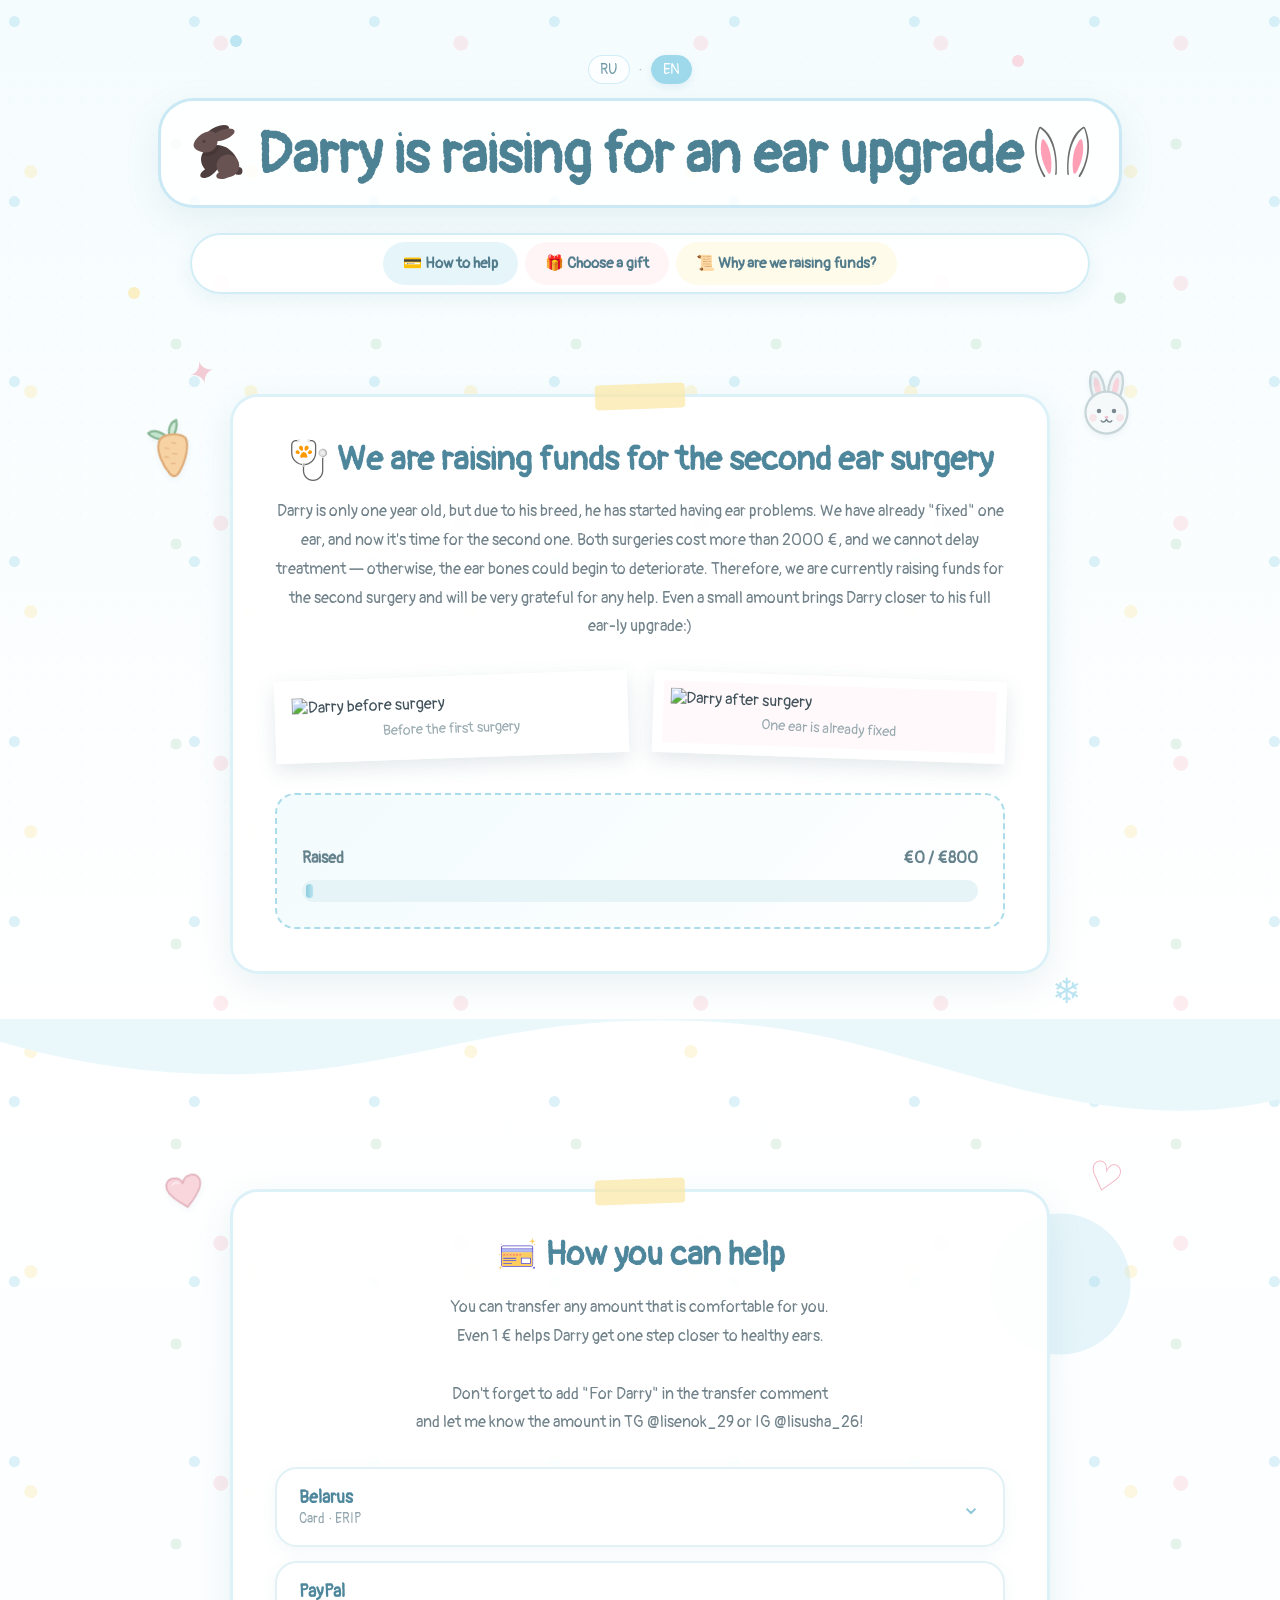
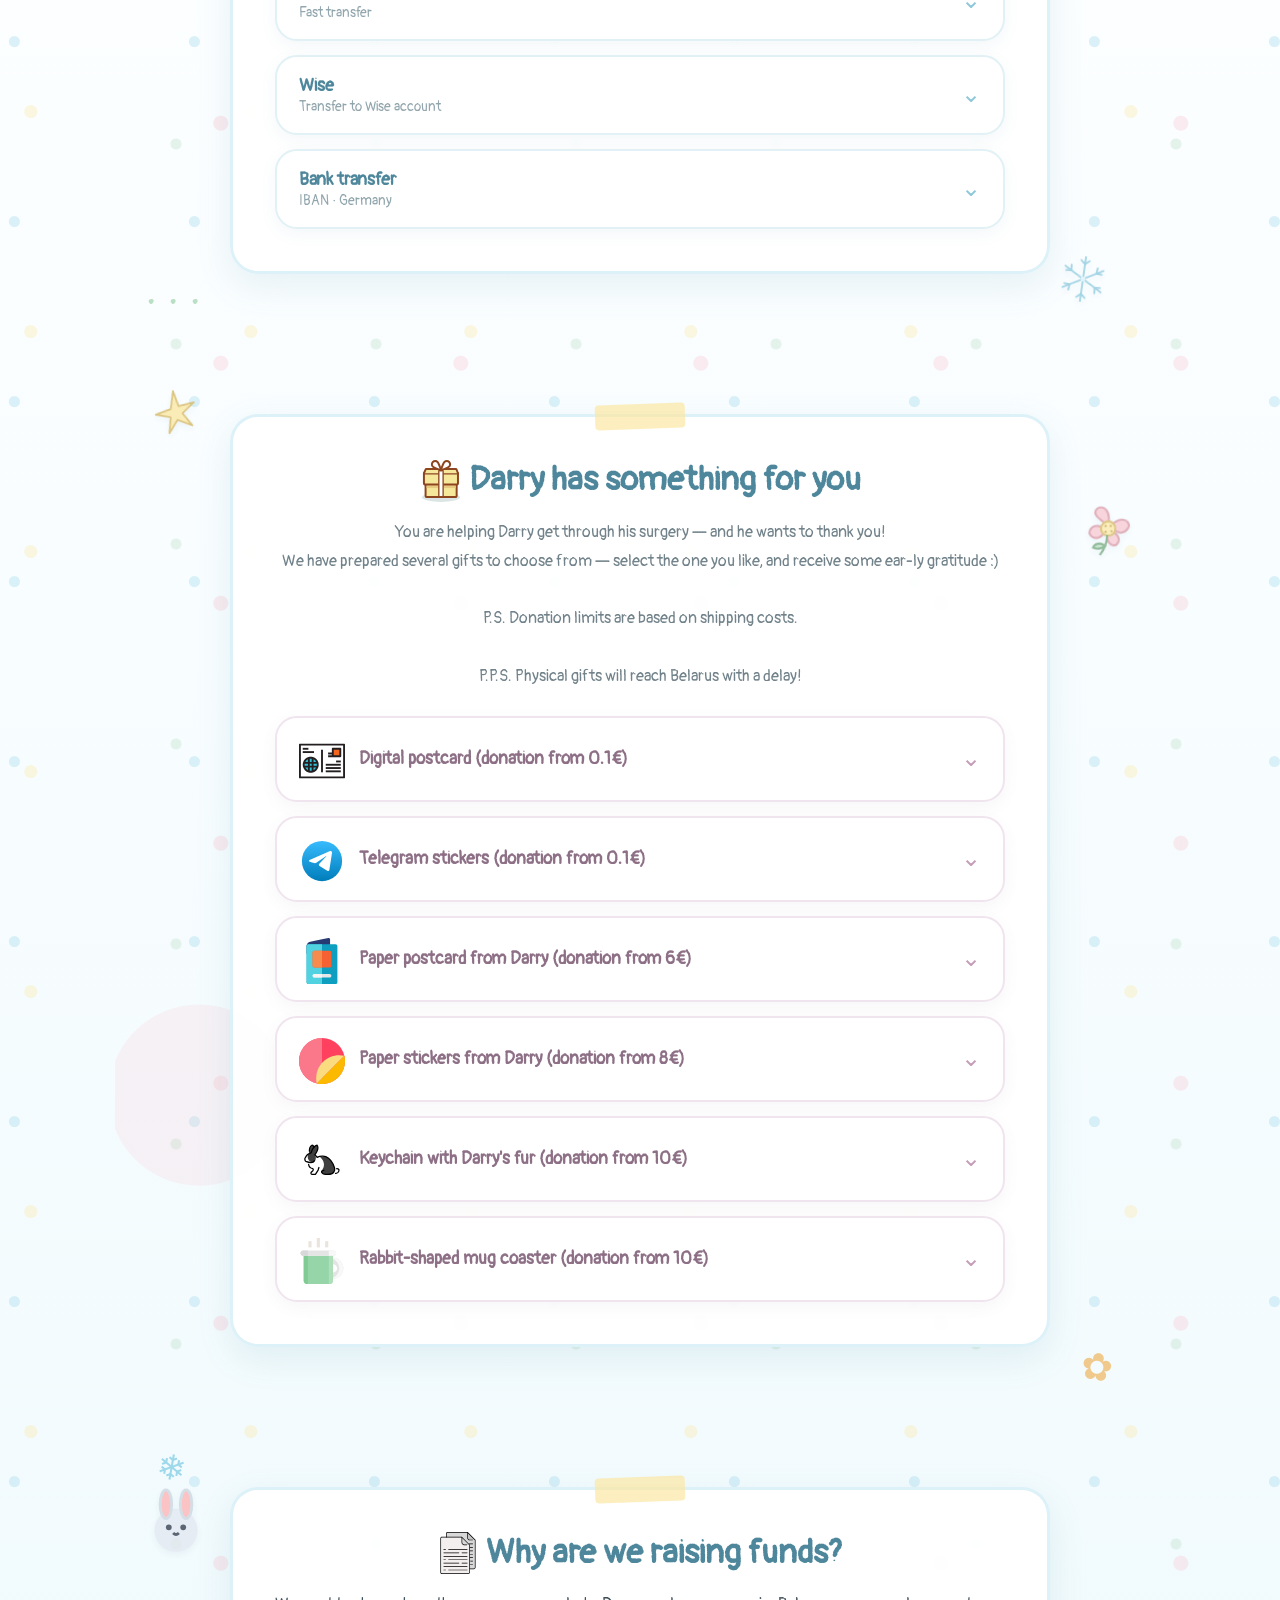
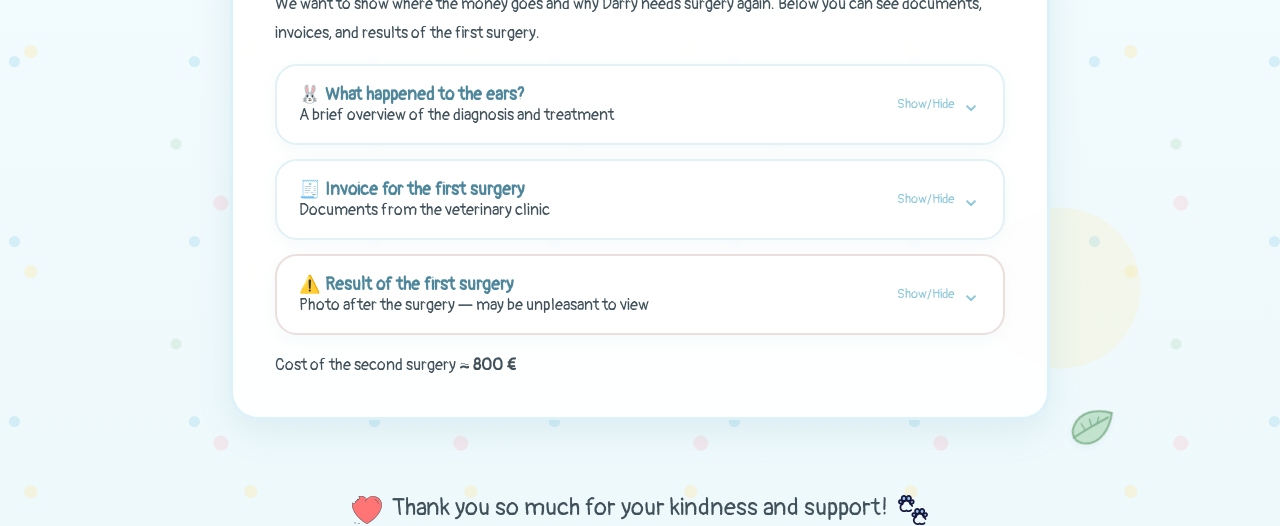
==== commit 02b70e6a: "english page added; photo caption for smartphone fixed" ====
--- a/en.html
+++ b/en.html
@@ -1,9 +1,9 @@
 <!DOCTYPE html>
-<html lang="ru">
+<html lang="en">
 <head>
     <meta charset="UTF-8">
     <meta name="viewport" content="width=device-width, initial-scale=1.0">
-    <title>Помощь Кролику Дарри | Сбор на операцию 🐰</title>
+    <title>Help Darry the Rabbit | Surgery Fundraiser 🐰</title>
     <!-- Link to external stylesheet -->
     <link rel="stylesheet" href="style.css">
     <link rel="preconnect" href="https://fonts.googleapis.com">
@@ -29,35 +29,35 @@
 
     <span class="decorative-dot dot-green"
           style="right: 12%; bottom: 20px;"></span>
-    
+
     <div class="language-switcher">
-        <a href="index.html" class="language-button active">RU</a>
+        <a href="index.html" class="language-button">RU</a>
         <span>·</span>
-        <a href="en.html" class="language-button">EN</a>
+        <a href="en.html" class="language-button active">EN</a>
     </div>
 
     <h1 class="site-title">
-        <img src="icons/carrot.svg"
-         alt=""
-         class="title-icon">
-        Дарри собирает на ушной апгрейд
         <img src="icons/bunny.svg"
          alt=""
          class="title-icon">
+        Darry is raising for an ear upgrade
+        <img src="icons/bunny-ears.svg"
+         alt=""
+         class="title-icon">
     </h1>
 
     <nav>
         <ul>
             <li>
-                <a href="#payment">💳 Как помочь</a>
+                <a href="#payment">💳 How to help</a>
             </li>
 
             <li>
-                <a href="#gifts">🎁 Выбрать подарок</a>
+                <a href="#gifts">🎁 Choose a gift</a>
             </li>
 
             <li>
-                <a href="#why">📜 Почему мы собираем?</a>
+                <a href="#why">📜 Why are we raising funds?</a>
             </li>
         </ul>
     </nav>
@@ -213,28 +213,30 @@
         <img src="icons/doctor.svg"
          alt=""
          class="icon">
-            Мы собираем на операцию на второе ухо
+           We are raising funds for the second ear surgery
         </h2>
 
         <p style="text-align:center; color:var(--text-muted);">
-            У Дарри, которому всего годик, из-за породной предрасположенности начались
-            проблемы с ушами. Одно ушко мы уже «починили», теперь на очереди второе.
-
-            Обе операции стоят больше чем 2000 €, а откладывать лечение нельзя
-            — иначе ушные косточки могут начать разрушаться. Поэтому сейчас мы собираем на
-            вторую операцию и будем очень благодарны за любую помощь. Даже небольшая сумма
-            приближает Дарри к его полному ушастому апгрейду:)
+            Darry is only one year old, but due to his breed, he has started having ear problems.
+            We have already "fixed" one ear, and now it's time for the second one.
+
+            Both surgeries cost more than 2000 €, and we cannot delay treatment
+            — otherwise, the ear bones could begin to deteriorate. Therefore, we are currently raising funds for
+            the second surgery and will be very grateful for any help. Even a small amount
+            brings Darry closer to his full ear-ly upgrade:)
         </p>
 
 
         <div class="photo-grid">
 
             <div class="photo-frame">
-                <span>📷<br>[ Фото кролика ]</span>
+               <img src="images/Darry_before.png" alt="Darry before surgery">
+                <span class="photo-caption">Before the first surgery</span>
             </div>
 
             <div class="photo-frame">
-                <span>🏥<br>[ Фото из клиники ]</span>
+                <img src="images/Darry_after.png" alt="Darry after surgery">
+                <span class="photo-caption">One ear is already fixed</span>
             </div>
 
         </div>
@@ -246,8 +248,8 @@
             <div class="progress-container">
 
                 <div class="progress-label">
-                    <span>Собрано</span>
-                    <span>€0 / €700</span>
+                    <span>Raised</span>
+                    <span>€0 / €800</span>
                 </div>
 
                 <div class="progress-bar">
@@ -365,23 +367,23 @@
     <div class="card-box">
 
         <h2>
-       <img src="icons/bank-card.svg"
+        <img src="icons/bank-card.svg"
          alt=""
          class="icon">
-            Как можно помочь
+           How you can help
         </h2>
 
         <p style="text-align:center; color:var(--text-muted);">
-        Можно перевести любую комфортную сумму.<br>
-        Даже 1 € помогает Дарри стать на шаг ближе к здоровым ушкам.<br><br>
-
-            Не забудьте добавить в комментарий перевода "Для Дарри" <br>и сообщить мне в TG @lisenok_29 или IG @lisusha_26 сумму перевода!
+        You can transfer any amount that is comfortable for you.<br>
+        Even 1 € helps Darry get one step closer to healthy ears.<br><br>
+
+            Don't forget to add "For Darry" in the transfer comment <br>and let me know the amount in TG @lisenok_29 or IG @lisusha_26!
         </p>
 
 
 <div class="payment-methods">
 
-    <!-- Беларусь / ЕРИП -->
+    <!-- Belarus / ERIP -->
     <details class="payment-card">
 
         <summary>
@@ -389,8 +391,8 @@
 
 
                 <div>
-                    <h3>Беларусь</h3>
-                    <span>Карта · ЕРИП</span>
+                    <h3>Belarus</h3>
+                    <span>Card · ERIP</span>
                 </div>
 
             </div>
@@ -401,21 +403,31 @@
         <div class="payment-content">
 
             <p>
-                Если вам удобно перевести деньги с белорусской карты,
-                можно воспользоваться ЕРИП.
+                If it is convenient for you to transfer money from a Belarusian card,
+                you can use ERIP (no commission).
             </p>
-
-            <strong>Как оплатить:</strong>
-
-            <ol>
-                <li>Откройте приложение вашего банка.</li>
-                <li>Выберите ЕРИП и найдите нужный раздел.</li>
-                <li>Введите данные из инструкции ниже.</li>
-            </ol>
-
-            <div class="fill-block">
-                [ Здесь будет схема оплаты через ЕРИП ]
-            </div>
+            <div class="account-box">
+
+                <div>
+                    <span>Open your banking app.<br>
+                    Select Payments / "Raschet" System - ERIP and find the following section:</span>
+                </div>
+                <div>
+                    <span>ERIP<br>Banking, financial services<br>Banks, NKFO<br>
+                        BSB Bank<br>Account replenishment<br>Enter IBAN number</span>
+                </div>
+
+            <strong id="iban-by">
+                BY28UNBS30141566027563050978
+            </strong>
+
+
+            <button
+                type="button"
+                class="copy-button"
+                onclick="copyIBAN('iban-by', this)">
+                Copy IBAN
+            </button>
 
         </div>
 
@@ -430,7 +442,7 @@
 
                 <div>
                     <h3>PayPal</h3>
-                    <span>Быстрый перевод</span>
+                    <span>Fast transfer</span>
                 </div>
 
             </div>
@@ -441,13 +453,13 @@
         <div class="payment-content">
 
             <p>
-                Можно отправить любую комфортную сумму через PayPal.
+                You can send via PayPal for Friends & Family by nickname:
             </p>
-
             <div class="account-box">
                 <span>PayPal</span>
-                <strong>[ ваш email ]</strong>
-            </div>
+                <a href="https://www.paypal.me/ArinaShelashen" target="_blank"><strong>@ArinaShelashen</strong></a>
+            </div>
+
 
         </div>
 
@@ -462,7 +474,7 @@
 
                 <div>
                     <h3>Wise</h3>
-                    <span>Перевод на Wise account</span>
+                    <span>Transfer to Wise account</span>
                 </div>
 
             </div>
@@ -473,29 +485,30 @@
         <div class="payment-content">
 
             <p>
-                Если вы пользуетесь Wise, можно перевести деньги
-                непосредственно на наш аккаунт.
+                If you use Wise, you can transfer money
+                directly to our account.
             </p>
 
             <div class="account-box">
                 <span>Wise account</span>
-                <strong>[ реквизиты ]</strong>
-            </div>
+                <a href="https://wise.com/pay/me/arinas202" target="_blank"><strong>@arinas202</strong></a>
+            </div>
+
 
         </div>
 
     </details>
 
 
-    <!-- Немецкий IBAN -->
+    <!-- German IBAN -->
     <details class="payment-card">
 
         <summary>
             <div class="payment-card-header">
 
                 <div>
-                    <h3>Банковский перевод</h3>
-                    <span>IBAN · Германия</span>
+                    <h3>Bank transfer</h3>
+                    <span>IBAN · Germany</span>
                 </div>
 
             </div>
@@ -506,26 +519,34 @@
         <div class="payment-content">
 
             <p>
-                Можно сделать обычный банковский перевод
-                на немецкий счёт.
+                You can make a standard bank transfer
+                to a German account.
             </p>
 
             <div class="account-box">
 
                 <div>
-                    <span>Имя получателя</span>
-                    <strong>[ NAME ]</strong>
+                    <span>Beneficiary Name</span>
+                    <strong>Arina Shelashen</strong>
                 </div>
 
                 <div>
                     <span>IBAN</span>
-                    <strong>[ DE00 0000 0000 0000 0000 00 ]</strong>
+                    <strong id="iban-de">DE84850503001228645988</strong>
+
+                    <button
+                        type="button"
+                        class="copy-button"
+                        onclick="copyIBAN('iban-de', this)">
+                        Копировать
+                    </button>
                 </div>
 
                 <div>
                     <span>BIC</span>
-                    <strong>[ BIC ]</strong>
-                </div>
+                    <strong>OSDDDE81XXX</strong>
+                </div>
+
 
             </div>
 
@@ -656,31 +677,33 @@
         <img src="icons/gift.svg"
          alt=""
          class="icon">
-            У Дарри есть кое-что для вас
+           Darry has something for you
         </h2>
 
         <p style="text-align:center; color:var(--text-muted);">
-        Вы помогаете Дарри пройти через операцию — а он хочет отблагодарить вас!<br>
-        Мы приготовили несколько подарков на выбор — выбирайте тот, который вам понравится,
-            и получайте немного ушастой благодарности :)
+        You are helping Darry get through his surgery — and he wants to thank you!<br>
+        We have prepared several gifts to choose from — select the one you like,
+            and receive some ear-ly gratitude :)<br><br>
+            P.S. Donation limits are based on shipping costs.<br><br>
+
+            P.P.S. Physical gifts will reach Belarus with a delay!
 
         </p>
 
 
 <div class="gift-list">
 
-    <!-- Подарок 1 -->
+    <!-- Gift 1 -->
     <details class="gift-card">
 
         <summary>
             <div class="gift-card-title">
-                <img src="icons/postcard.svg"
-                     alt=""
-                     class="gift-icon">
-
-                <div>
-                    <h3>Цифровая открытка</h3>
-                    <span>Маленькая открытка лично от Дарри</span>
+                <img src="icons/digital-card.svg"
+                      alt=""
+                      class="gift-icon">
+
+                <div>
+                    <h3>Digital postcard (donation from 0.1€)</h3>
                 </div>
             </div>
 
@@ -689,13 +712,9 @@
 
         <div class="gift-content">
 
-            <img src="images/gift-postcard.jpg"
-                 alt="Пример цифровой открытки"
-                 class="gift-photo">
-
             <p>
-                Красочная цифровая открытка с Дарри,
-                которую можно сохранить себе на память.
+                A colorful digital postcard with Darry,
+                which you can save as a keepsake.
             </p>
 
         </div>
@@ -703,57 +722,45 @@
     </details>
 
 
-    <!-- Подарок 2 -->
+    <!-- Gift 2 -->
     <details class="gift-card">
 
         <summary>
             <div class="gift-card-title">
 
-                <img src="icons/instagram.svg"
-                     alt=""
-                     class="gift-icon">
-
-                <div>
-                    <h3>Привет от Дарри</h3>
-                    <span>Упоминание в сторис</span>
-                </div>
-
+                <img src="icons/telegram.svg"
+                      alt=""
+                      class="gift-icon">
+
+                <div>
+                    <h3>Telegram stickers (donation from 0.1€)</h3>
+                </div>
             </div>
 
             <span class="gift-arrow">⌄</span>
         </summary>
 
         <div class="gift-content">
-
-            <img src="images/gift-story.jpg"
-                 alt="Пример сторис"
-                 class="gift-photo">
-
-            <p>
-                Дарри лично передаст вам привет
-                в нашей истории в Instagram.
-            </p>
+            <p>A set of stickers in Telegram with Monster and Darry for all occasions</p>
 
         </div>
 
     </details>
 
 
-    <!-- Подарок 3 -->
+    <!-- Gift 3 -->
     <details class="gift-card">
 
         <summary>
             <div class="gift-card-title">
 
-                <img src="icons/photo.svg"
-                     alt=""
-                     class="gift-icon">
-
-                <div>
-                    <h3>Фото с приветом</h3>
-                    <span>Персональное фото от Дарри</span>
-                </div>
-
+                <img src="icons/postcard.svg"
+                      alt=""
+                      class="gift-icon">
+
+                <div>
+                    <h3>Paper postcard from Darry (donation from 6€)</h3>
+                </div>
             </div>
 
             <span class="gift-arrow">⌄</span>
@@ -761,13 +768,8 @@
 
         <div class="gift-content">
 
-            <img src="images/gift-photo.jpg"
-                 alt="Фото Дарри"
-                 class="gift-photo">
-
-            <p>
-                Получите фотографию Дарри с вашим
-                персональным приветом.
+            <p>A real paper postcard with a stamp from Germany from Darry personally to you!
+               Don't forget to provide your mailing address.
             </p>
 
         </div>
@@ -775,21 +777,19 @@
     </details>
 
 
-    <!-- Подарок 4 -->
+    <!-- Gift 4 -->
     <details class="gift-card">
 
         <summary>
             <div class="gift-card-title">
 
-                <img src="icons/surprise.svg"
-                     alt=""
-                     class="gift-icon">
-
-                <div>
-                    <h3>Маленький сюрприз</h3>
-                    <span>Что-нибудь особенное</span>
-                </div>
-
+                <img src="icons/sticker.svg"
+                      alt=""
+                      class="gift-icon">
+
+                <div>
+                    <h3>Paper stickers from Darry (donation from 8€)</h3>
+                </div>
             </div>
 
             <span class="gift-arrow">⌄</span>
@@ -797,13 +797,68 @@
 
         <div class="gift-content">
 
-            <img src="images/gift-surprise.jpg"
-                 alt="Маленький сюрприз"
-                 class="gift-photo">
+
+            <p>A set of paper stickers with Darry and Monster (8 pcs, 4 cm diameter).
+                Don't forget to provide your mailing address!
+            </p>
+
+        </div>
+
+    </details>
+
+     <!-- Gift 5 -->
+    <details class="gift-card">
+
+        <summary>
+            <div class="gift-card-title">
+
+                <img src="icons/rabbit-key.svg"
+                      alt=""
+                      class="gift-icon">
+
+                <div>
+                    <h3>Keychain with Darry's fur (donation from 10€)</h3>
+                </div>
+            </div>
+
+            <span class="gift-arrow">⌄</span>
+        </summary>
+
+        <div class="gift-content">
+
 
             <p>
-                Тут пока секрет. Но Дарри обещает,
-                что будет мило :)
+                You donated money, and Darry donated a little fur so you can have a cute keychain in the shape of a rabbit with a piece of him <3
+            </p>
+
+        </div>
+
+    </details>
+
+         <!-- Gift 6 -->
+    <details class="gift-card">
+
+        <summary>
+            <div class="gift-card-title">
+
+                <img src="icons/cup.svg"
+                      alt=""
+                      class="gift-icon">
+
+                <div>
+                    <h3>Rabbit-shaped mug coaster (donation from 10€)</h3>
+                </div>
+            </div>
+
+            <span class="gift-arrow">⌄</span>
+        </summary>
+
+        <div class="gift-content">
+
+
+            <p>
+                A knitted mug/plate coaster in the shape of a rabbit (likely with pieces of his fur).
+                Size and color can be chosen :)
             </p>
 
         </div>
@@ -903,33 +958,41 @@
     <img src="icons/documents.svg"
          alt=""
          class="icon">
-    Почему мы собираем деньги?
+    Why are we raising funds?
 </h2>
 
 <p class="section-intro">
-    Хотим показать, на что идут деньги и почему Дарри снова нужна операция.
-    Ниже можно посмотреть документы, счета и результаты первой операции.
+    We want to show where the money goes and why Darry needs surgery again.
+    Below you can see documents, invoices, and results of the first surgery.
 </p>
 
 
 <details class="story-card">
     <summary>
         <div>
-            <h3>🐰 Что случилось с ушками?</h3>
-            <span>Коротко о диагнозе и лечении</span>
+            <h3>🐰 What happened to the ears?</h3>
+            <span>A brief overview of the diagnosis and treatment</span>
         </div>
 
         <div class="details-hint">
-            <span class="hint-closed">Показать/Скрыть</span>
+            <span class="hint-closed">Show/Hide</span>
             <span class="payment-arrow">⌄</span>
         </div>
     </summary>
 
     <div class="story-content">
         <p>
-            [ Здесь коротко рассказываем, когда начались проблемы,
-            что показали обследования, почему потребовалась операция
-            и почему теперь необходимо оперировать второе ухо. ]
+            <strong>Disclaimer: we did NOT buy the rabbit, but adopted the only available boy from a shelter for our female rabbit, Monster. </strong>
+                <img src="images/ear-example.jpg"
+                 alt="Veterinary clinic invoice"
+                 class="sensitive-photo">
+            To breed rabbits with cute floppy ears, breeders reinforced the structure of their ears.
+            Because of this, the cartilage and bones can be more sharply bent, and the ear canal can be narrowed (see right ear in the image).
+            For some rabbits, this leads to poor ventilation, internal inflammation, and, over time, more
+            serious problems.<br>
+            We tried treatment with drops. Unfortunately, it did not help. Therefore, we had to resort to surgery to widen the ear
+            canal (see right ear in the image). This had to be done as soon as possible, as the ears were looking quite poor, and
+            fluid had already started collecting in the left one.
         </p>
     </div>
 </details>
@@ -937,34 +1000,50 @@
 <details class="story-card">
     <summary>
         <div>
-            <h3>🧾 Счёт за первую операцию</h3>
-            <span>Документы из ветеринарной клиники</span>
+            <h3>🧾 Invoice for the first surgery</h3>
+            <span>Documents from the veterinary clinic</span>
         </div>
 
         <div class="details-hint">
-            <span class="hint-closed">Показать/Скрыть</span>
+            <span class="hint-closed">Show/Hide</span>
             <span class="payment-arrow">⌄</span>
         </div>
     </summary>
 
     <div class="story-content">
-
+        <p>
+            Here are our invoices for the first surgery.<br>Red marks the final totals,
+            blue marks items that will not be needed for the second surgery.
+        </p>
         <div class="document-grid">
 
-            <img src="images/invoice-1.jpg"
-                 alt="Счёт из ветеринарной клиники"
+            <img src="images/doc1.png"
+                 alt="Veterinary clinic invoice"
                  class="document-image">
 
-            <img src="images/invoice-2.jpg"
-                 alt="Счёт из ветеринарной клиники"
+            <img src="images/doc2.png"
+                 alt="Veterinary clinic invoice"
                  class="document-image">
 
-        </div>
-
-        <p>
-            Здесь можно добавить короткое пояснение,
-            что именно было оплачено.
-        </p>
+            <img src="images/doc3.png"
+                 alt="Veterinary clinic invoice"
+                 class="document-image">
+
+            <img src="images/doc4.png"
+                 alt="Veterinary clinic invoice"
+                 class="document-image">
+
+            <img src="images/doc5.png"
+                 alt="Veterinary clinic invoice"
+                 class="document-image">
+
+            <img src="images/doc6.png"
+                 alt="Veterinary clinic invoice"
+                 class="document-image">
+
+        </div>
+
+
 
     </div>
 </details>
@@ -972,12 +1051,12 @@
 <details class="story-card sensitive-card">
     <summary>
         <div>
-            <h3>⚠️ Результат первой операции</h3>
-            <span>Фото после операции — может быть неприятно смотреть</span>
+            <h3>⚠️ Result of the first surgery</h3>
+            <span>Photo after the surgery — may be unpleasant to view</span>
         </div>
 
         <div class="details-hint">
-            <span class="hint-closed">Показать/Скрыть</span>
+            <span class="hint-closed">Show/Hide</span>
             <span class="payment-arrow">⌄</span>
         </div>
     </summary>
@@ -985,26 +1064,25 @@
     <div class="story-content">
 
         <div class="photo-warning">
-            <strong>⚠️ Осторожно, фото может быть неприятным</strong>
+            <strong>⚠️ Warning, the photo might be unpleasant</strong>
 
             <p>
-                Здесь находится фотография уха Дарри после первой операции.
-                Открывайте только если хотите увидеть результат лечения.
+                Due to swelling, it is not clearly visible in the photo, but the most critical area shows the new opening for Darry's ear.
             </p>
         </div>
 
-        <img src="images/ear-after-surgery.jpg"
-             alt="Ухо Дарри после операции"
-             class="sensitive-photo">
+        <img src="images/Darry_wound.png"
+              alt="Darry's ear after surgery"
+              class="sensitive-photo">
 
     </div>
 </details>
         <br>
 <div class="cost-summary">
 
-    <span>Стоимость второй операции</span>
-
-    <strong>≈ 700 €</strong>
+    <span>Cost of the second surgery</span>
+
+    <strong>≈ 800 €</strong>
 
 </div>
 
@@ -1021,7 +1099,7 @@
                  alt=""
                  class="icon">
 
-            Огромное спасибо за вашу доброту и поддержку!
+            Thank you so much for your kindness and support!
 
             <img src="icons/pawprints.svg"
                  alt=""
@@ -1029,6 +1107,20 @@
         </p>
     </div>
 </footer>
-
+<script>
+function copyIBAN(elementId, button) {
+    const iban = document.getElementById(elementId).textContent
+        .replace(/\s/g, '');
+
+    navigator.clipboard.writeText(iban);
+
+    const originalText = button.textContent;
+    button.textContent = 'Copied!';
+
+    setTimeout(() => {
+        button.textContent = originalText;
+    }, 1800);
+}
+</script>
 </body>
 </html>
--- a/style.css
+++ b/style.css
@@ -371,12 +371,13 @@
 /* =========================
    PHOTOS
 ========================= */
+/* =========================
+   PHOTOS
+========================= */
 
 .photo-grid {
     display: grid;
-
     grid-template-columns: repeat(2, 1fr);
-
     gap: 25px;
 
     margin: 35px 0;
@@ -385,28 +386,44 @@
 .photo-frame {
     position: relative;
 
-    min-height: 230px;
+    width: 100%;
+    max-width: 500px;
+
+    margin: 0 auto;
 
     display: flex;
-
     align-items: center;
     justify-content: center;
 
+    padding: 7px 7px 35px;
+
     background: #fff;
 
     border: 10px solid white;
-    border-bottom-width: 35px;
+
+    box-sizing: border-box;
 
     box-shadow:
         0 7px 20px rgba(60,100,110,.14);
 
     transform: rotate(-2deg);
+
+    overflow: hidden;
 }
 
 .photo-frame:nth-child(2) {
     transform: rotate(2deg);
-
     background: #fff9fb;
+}
+
+.photo-frame img {
+    display: block;
+
+    width: 100%;
+    max-width: 100%;
+    height: auto;
+
+    object-fit: contain;
 }
 
 .photo-frame::after {
@@ -430,7 +447,50 @@
     font-size: .9rem;
 }
 
-
+.photo-caption {
+    position: absolute;
+
+    left: 10px;
+    right: 10px;
+    bottom: 12px;
+
+    color: #8fa3aa;
+
+    text-align: center;
+
+    font-size: .85rem;
+    line-height: 1;
+
+    z-index: 2;
+}
+
+.photo-frame:nth-child(2) .photo-caption {
+    transform: rotate(1deg);
+}
+@media (max-width: 700px) {
+
+    .photo-frame {
+        width: 90%;
+        max-width: 380px;
+        padding: 7px 7px 42px;
+    }
+
+    .photo-frame img {
+        width: 100%;
+        max-width: none;
+        height: auto;
+        display: block;
+    }
+
+    .photo-caption {
+        left: 8px;
+        right: 8px;
+        bottom: 10px;
+        font-size: .8rem;
+        line-height: 1.2;
+    }
+
+}
 /* =========================
    PLACEHOLDER / INFO BLOCK
 ========================= */
@@ -612,6 +672,58 @@
     font-size: .84rem;
 }
 
+.account-row {
+    display: flex;
+    flex-direction: column;
+    gap: 6px;
+}
+
+@media (max-width: 700px) {
+    .iban-copy {
+        flex-direction: column;
+        align-items: stretch;
+    }
+
+    .copy-button {
+        width: 100%;
+    }
+}
+
+.iban-copy strong {
+    flex: 1;
+    word-break: break-word;
+}
+
+.copy-button {
+    flex-shrink: 0;
+
+    padding: 7px 12px;
+
+    border: 1.5px solid #acdce9;
+    border-radius: 12px;
+
+    background: #eaf8fc;
+    color: #5c91a3;
+
+    font-family: inherit;
+    font-size: .8rem;
+    font-weight: 700;
+
+    cursor: pointer;
+
+    transition:
+        background .2s ease,
+        transform .2s ease;
+}
+
+.copy-button:hover {
+    background: #dff3f9;
+    transform: translateY(-1px);
+}
+
+.copy-button:active {
+    transform: translateY(0);
+}
 
 /* =========================
    ACCORDION HINT
@@ -981,7 +1093,18 @@
         0 4px 12px rgba(80,120,130,.08);
 }
 
-
+.ear-image {
+    display: block;
+
+    width: 100%;
+    max-width: 400px;
+    height: auto;
+    margin: 0 auto;
+    border-radius: 14px;
+
+    box-shadow:
+        0 4px 12px rgba(80,120,130,.08);
+}
 /* =========================
    SENSITIVE PHOTO
 ========================= */
@@ -1491,22 +1614,6 @@
         transform: translateY(4px);
     }
 
-
-    /* Photos */
-
-    .photo-grid {
-        grid-template-columns: 1fr;
-
-        gap: 20px;
-
-        margin: 25px 0;
-    }
-
-    .photo-frame {
-        min-height: 200px;
-    }
-
-
     /* Payment cards */
 
     .payment-card summary,
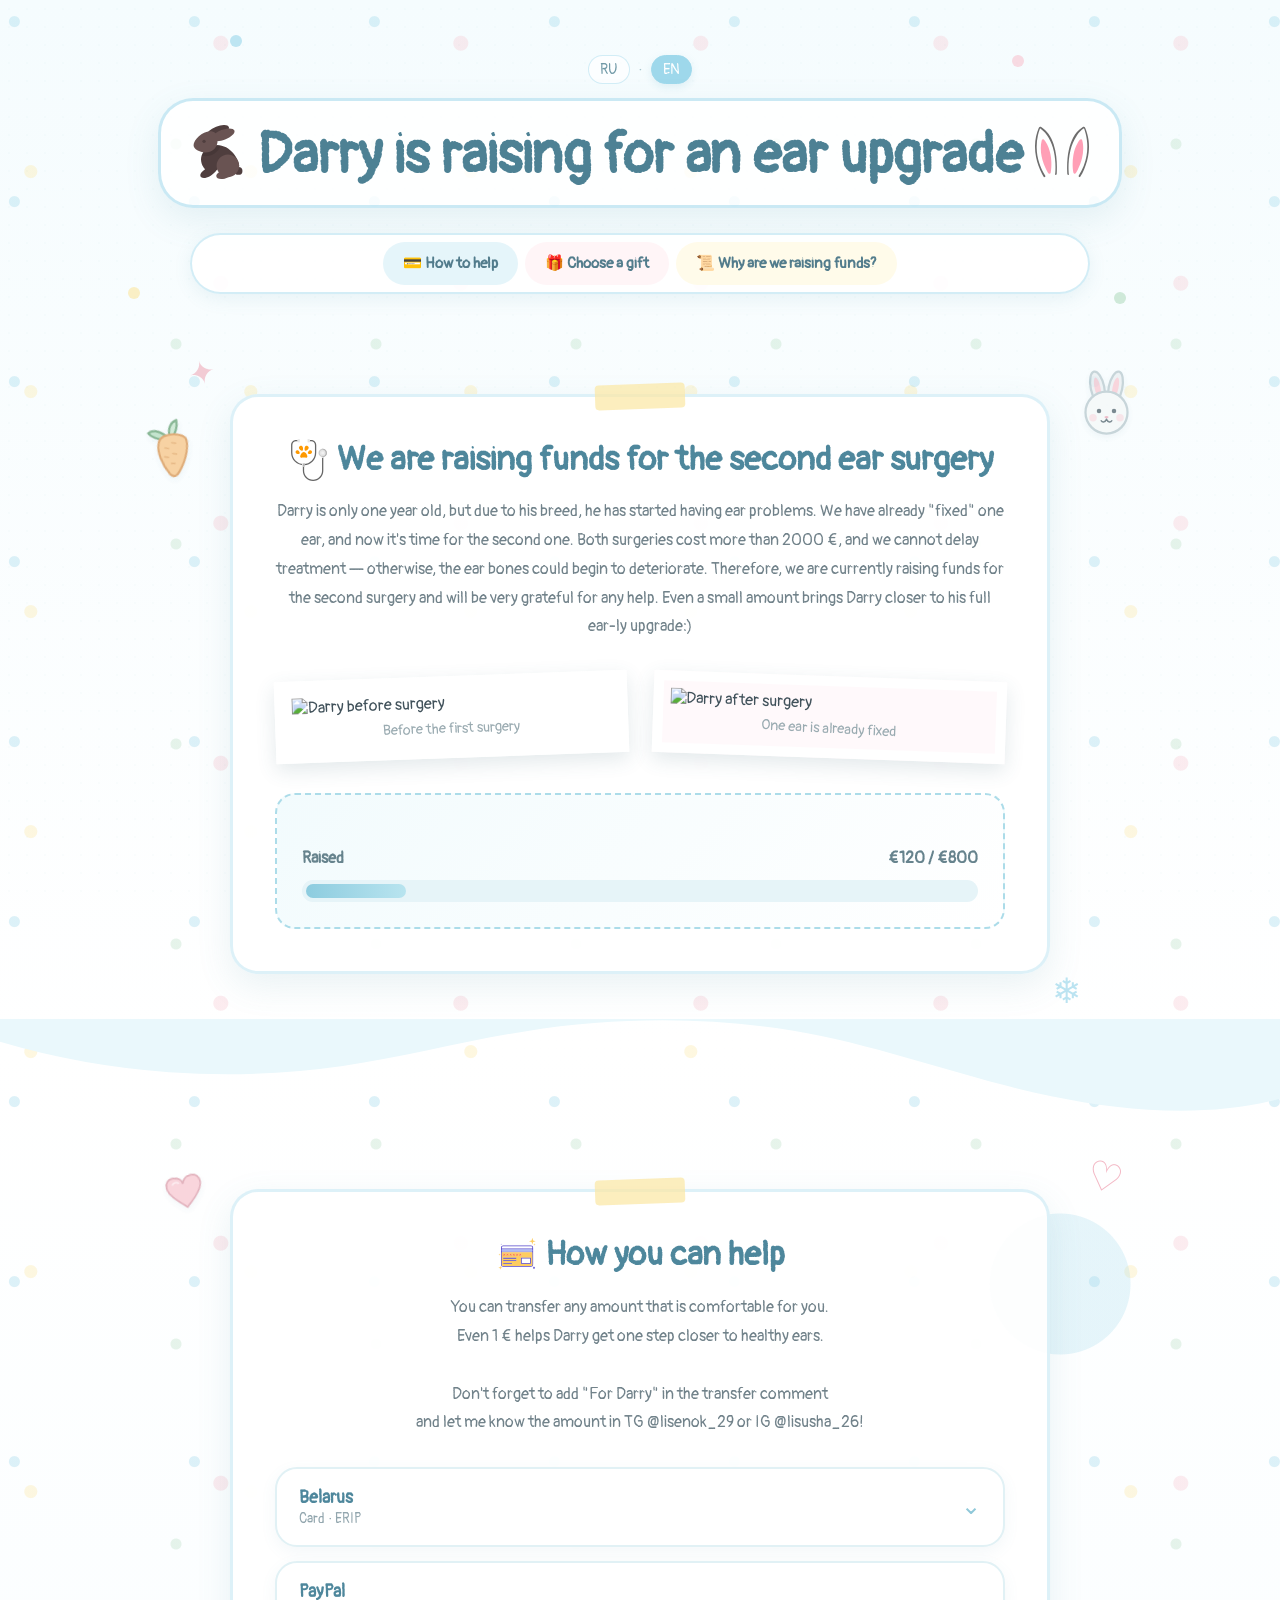
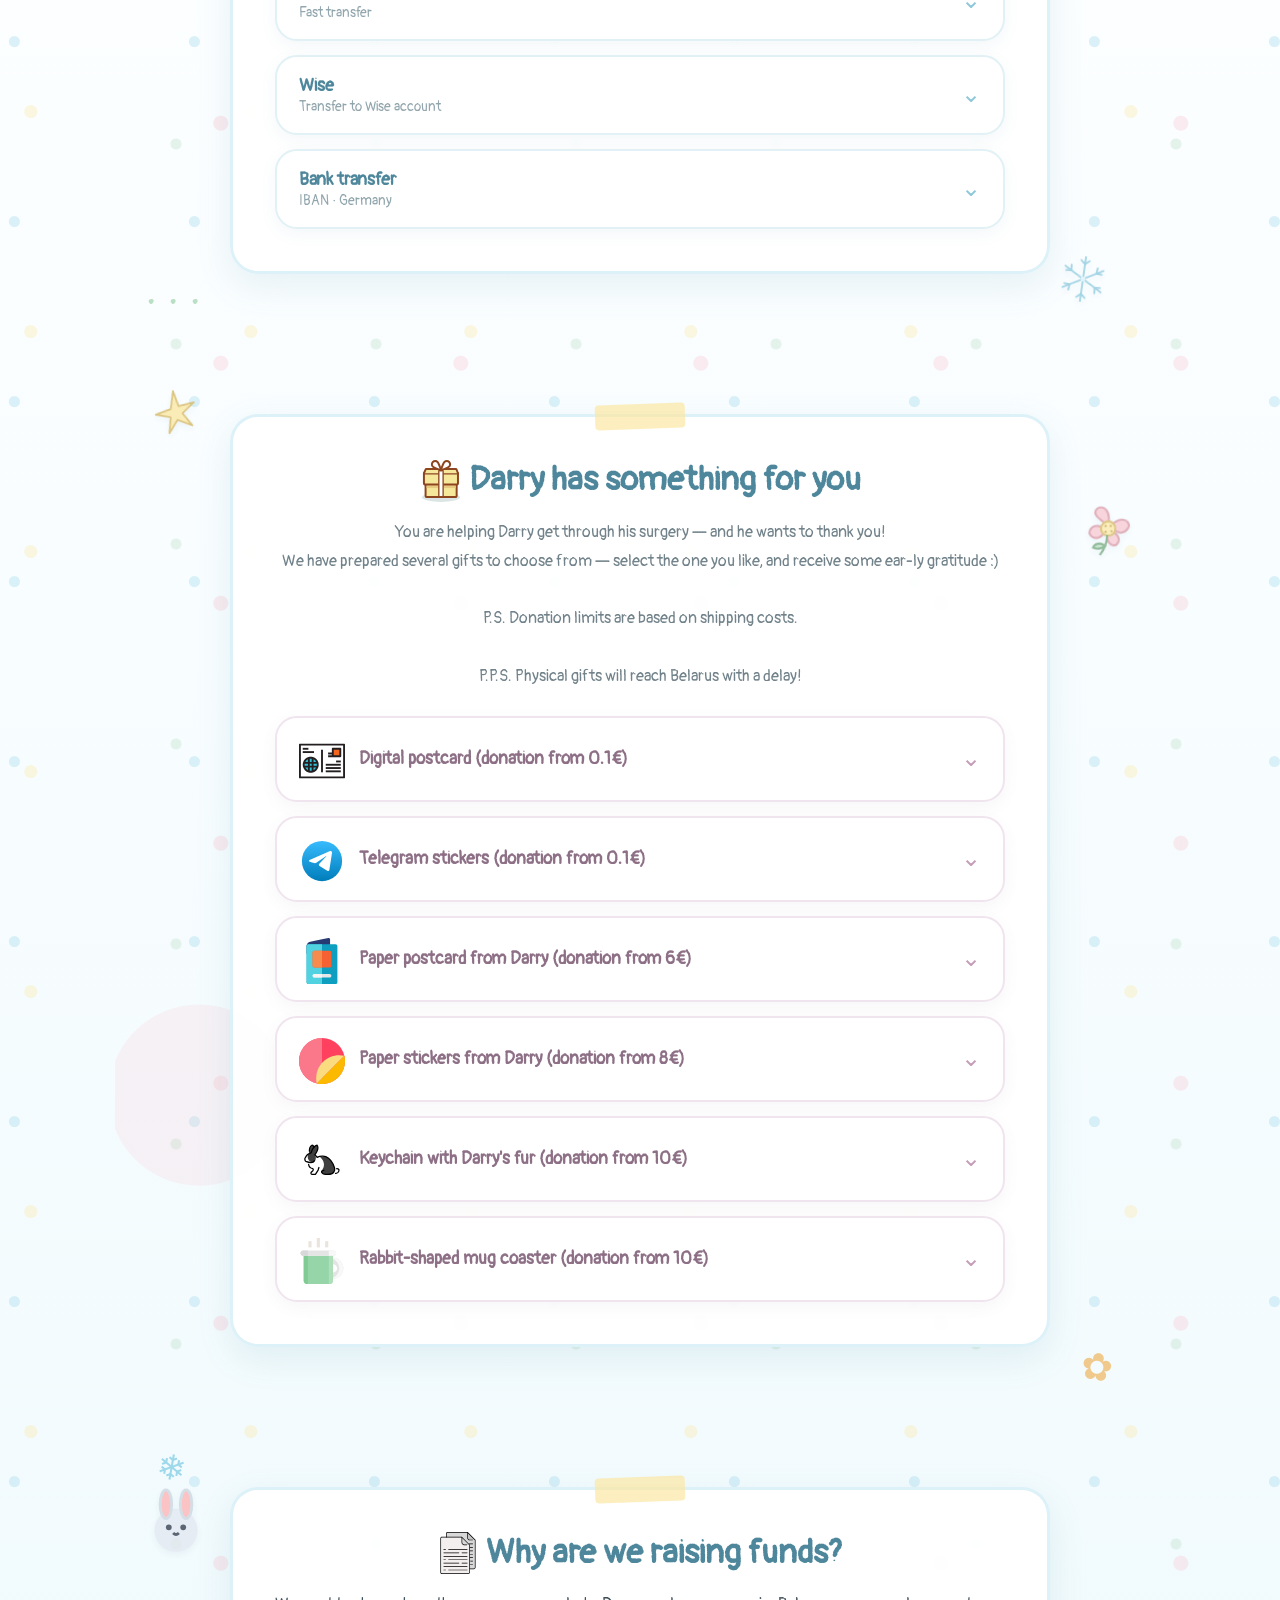
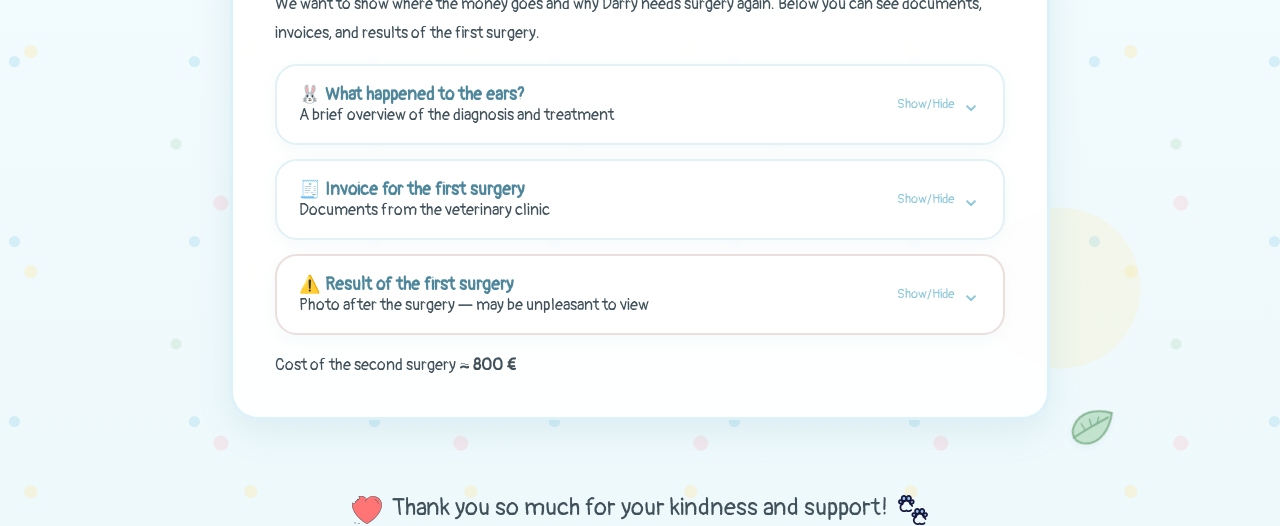
==== commit d808809d: "raised amount update" ====
--- a/en.html
+++ b/en.html
@@ -249,7 +249,7 @@
 
                 <div class="progress-label">
                     <span>Raised</span>
-                    <span>€0 / €800</span>
+                    <span>€120 / €800</span>
                 </div>
 
                 <div class="progress-bar">
@@ -991,7 +991,7 @@
             For some rabbits, this leads to poor ventilation, internal inflammation, and, over time, more
             serious problems.<br>
             We tried treatment with drops. Unfortunately, it did not help. Therefore, we had to resort to surgery to widen the ear
-            canal (see right ear in the image). This had to be done as soon as possible, as the ears were looking quite poor, and
+            canal (see left ear in the image). This had to be done as soon as possible, as the ears were looking quite poor, and
             fluid had already started collecting in the left one.
         </p>
     </div>
--- a/style.css
+++ b/style.css
@@ -550,7 +550,7 @@
 }
 
 .progress {
-    width: 1%; /* change this */
+    width: 15%; /* change this */
 
     height: 100%;
 
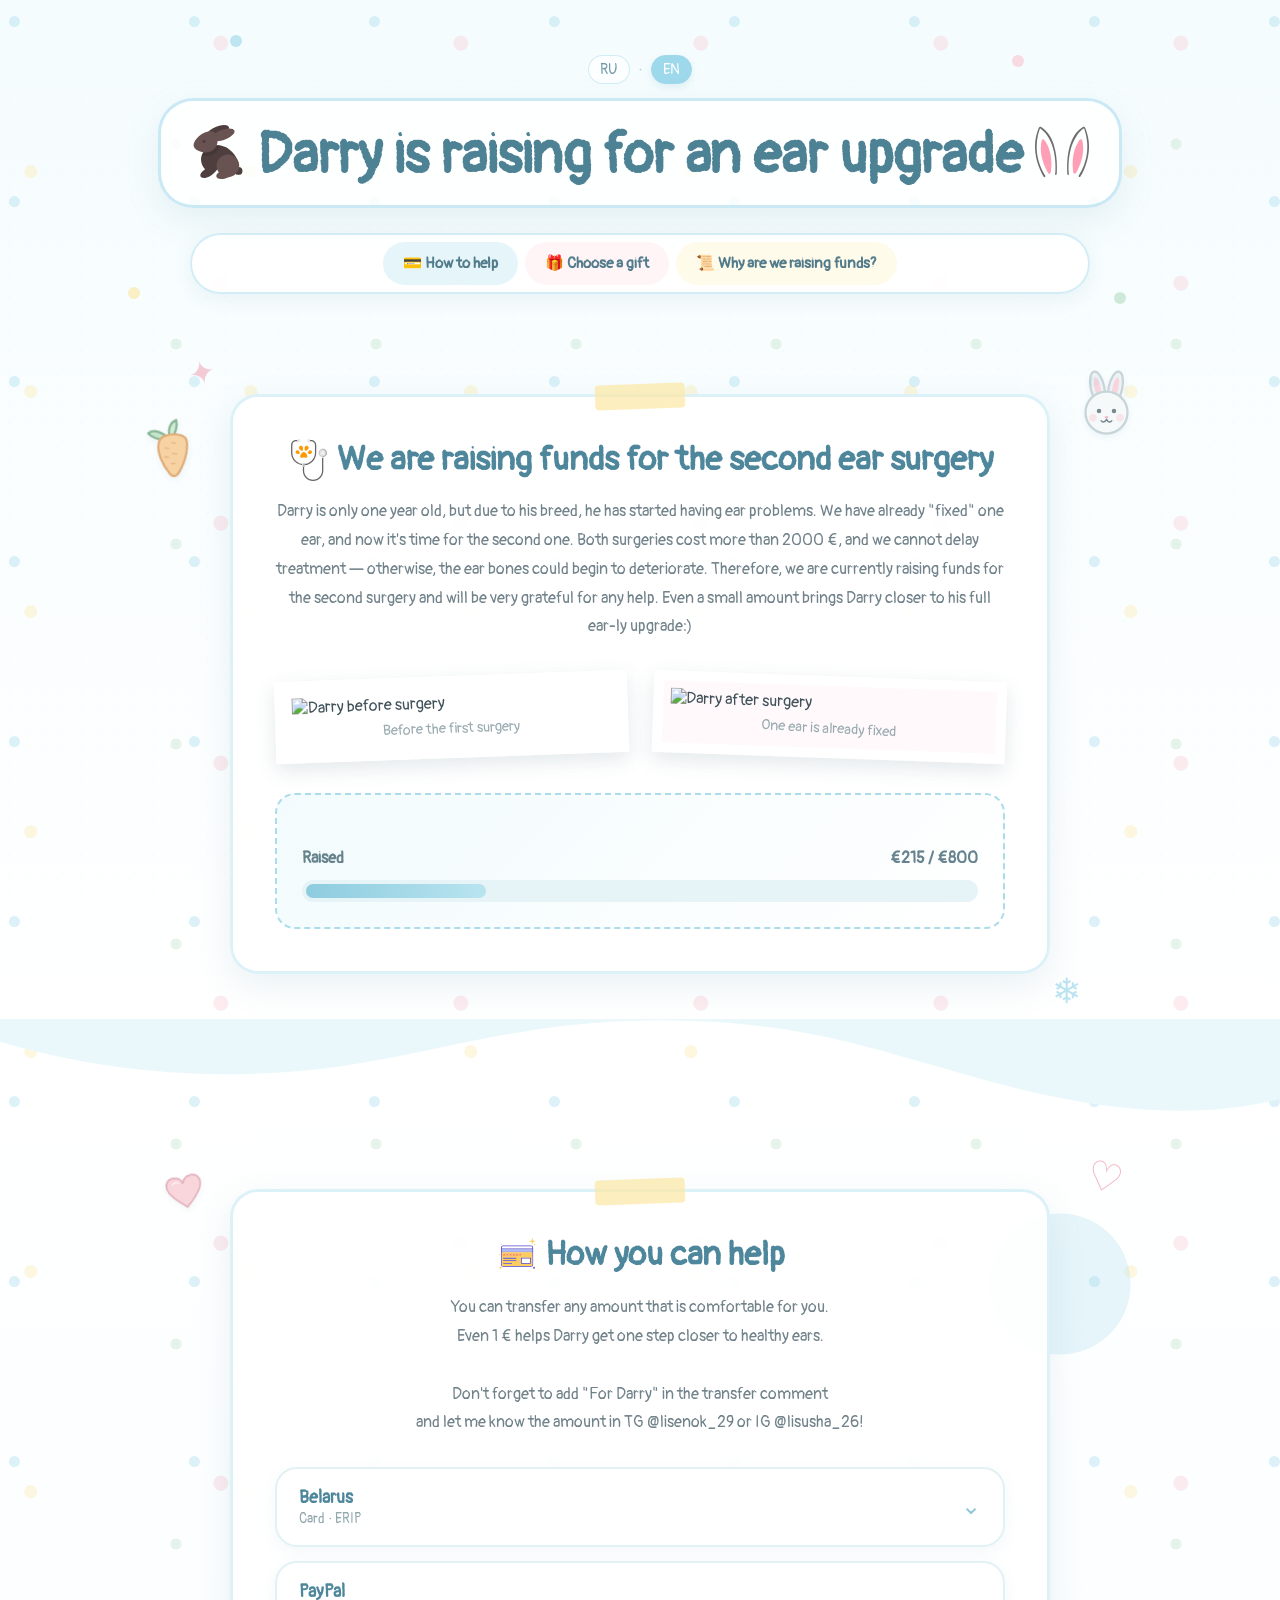
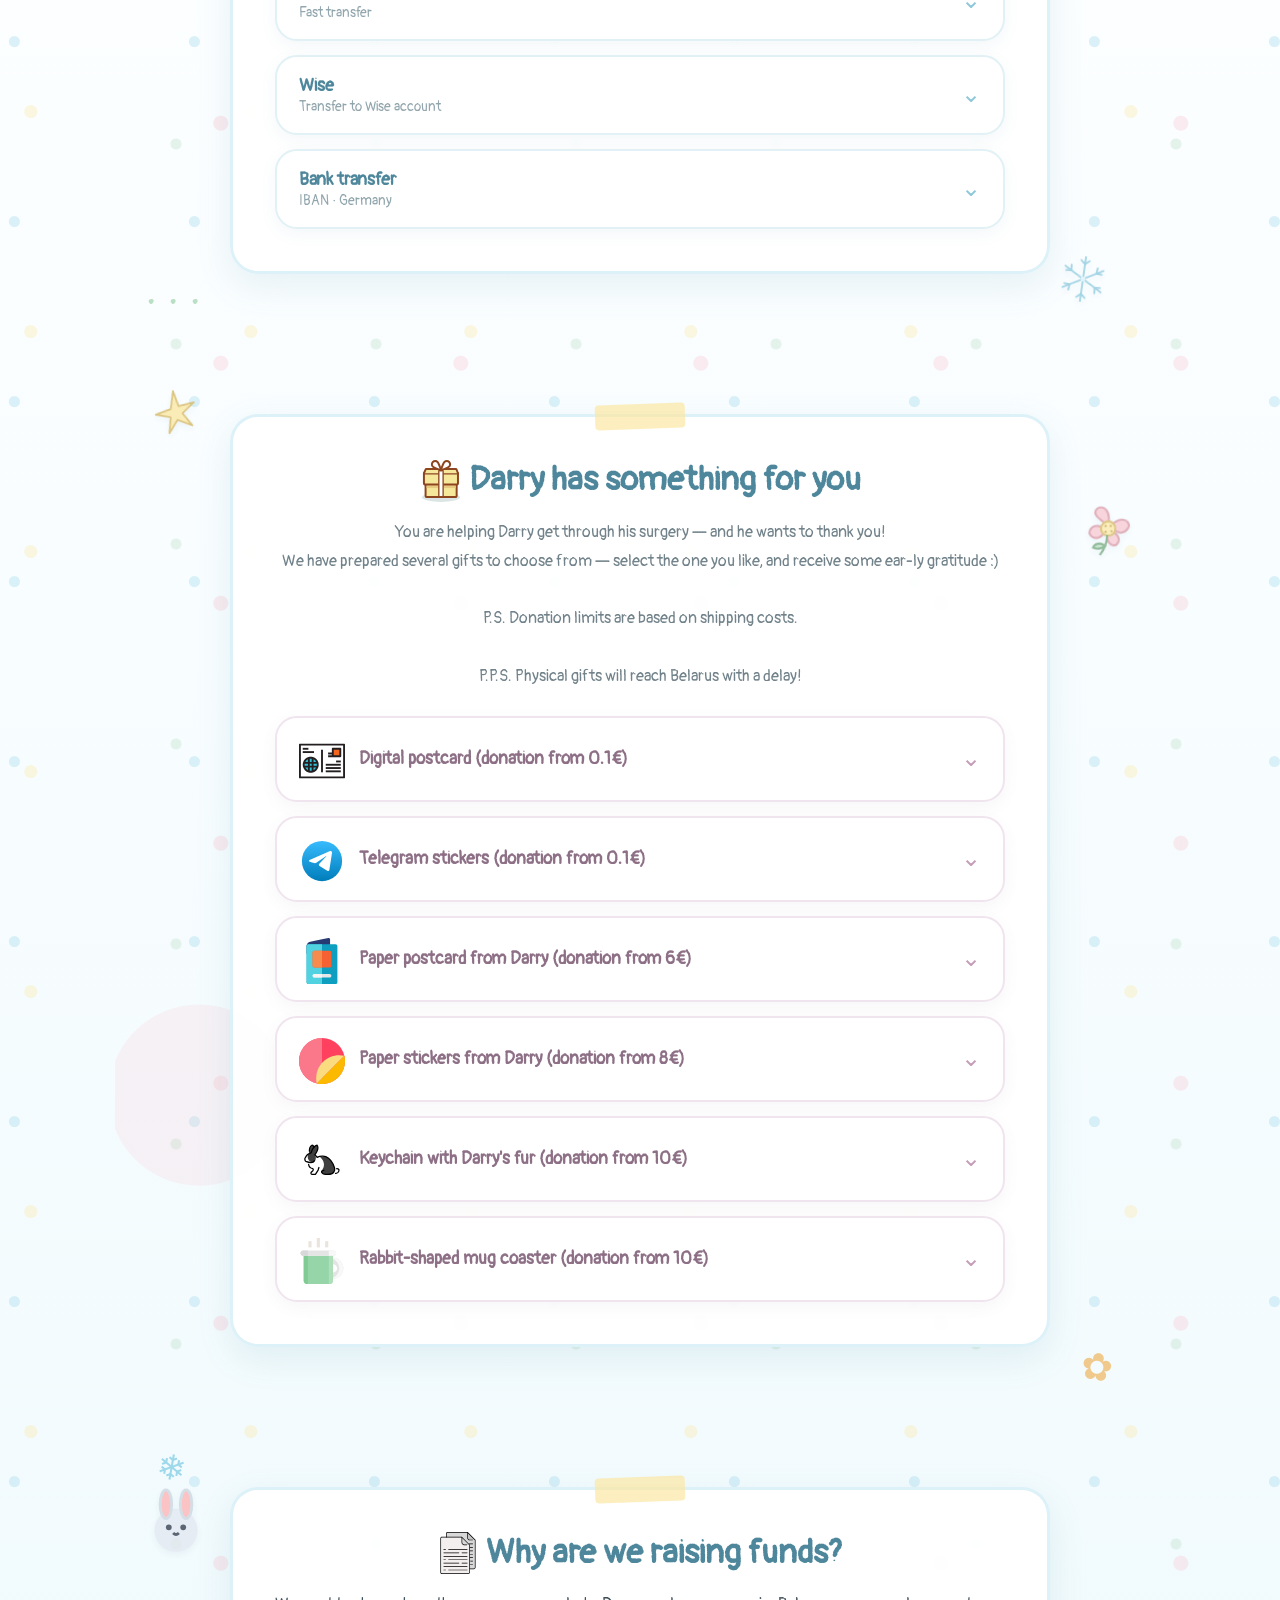
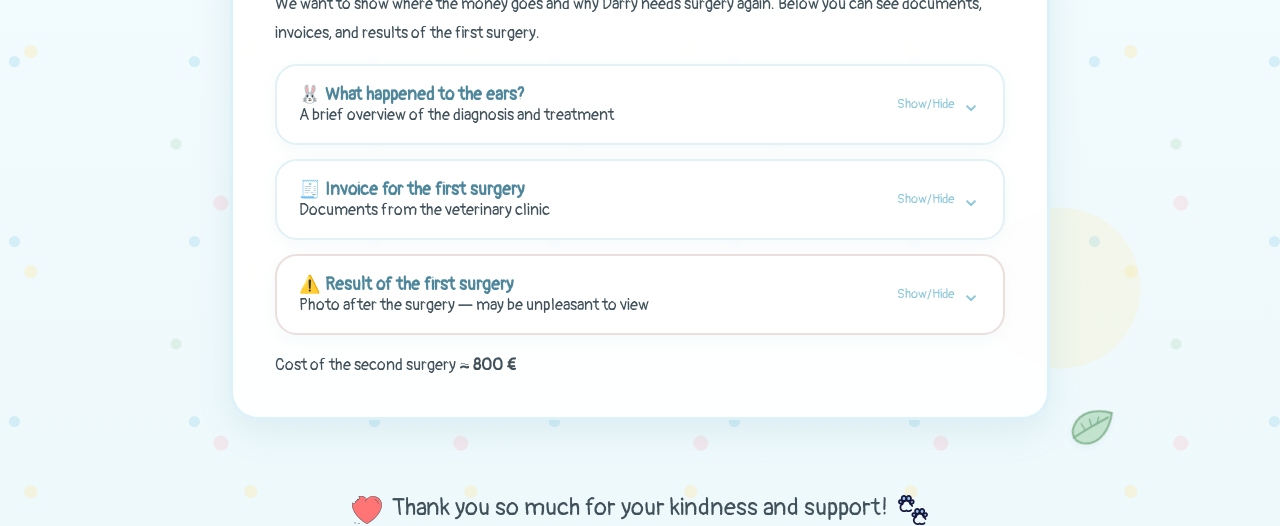
==== commit 400f81dc: "raised amount update" ====
--- a/en.html
+++ b/en.html
@@ -249,7 +249,7 @@
 
                 <div class="progress-label">
                     <span>Raised</span>
-                    <span>€120 / €800</span>
+                    <span>€215 / €800</span>
                 </div>
 
                 <div class="progress-bar">
--- a/style.css
+++ b/style.css
@@ -550,7 +550,7 @@
 }
 
 .progress {
-    width: 15%; /* change this */
+    width: 27%; /* change this */
 
     height: 100%;
 
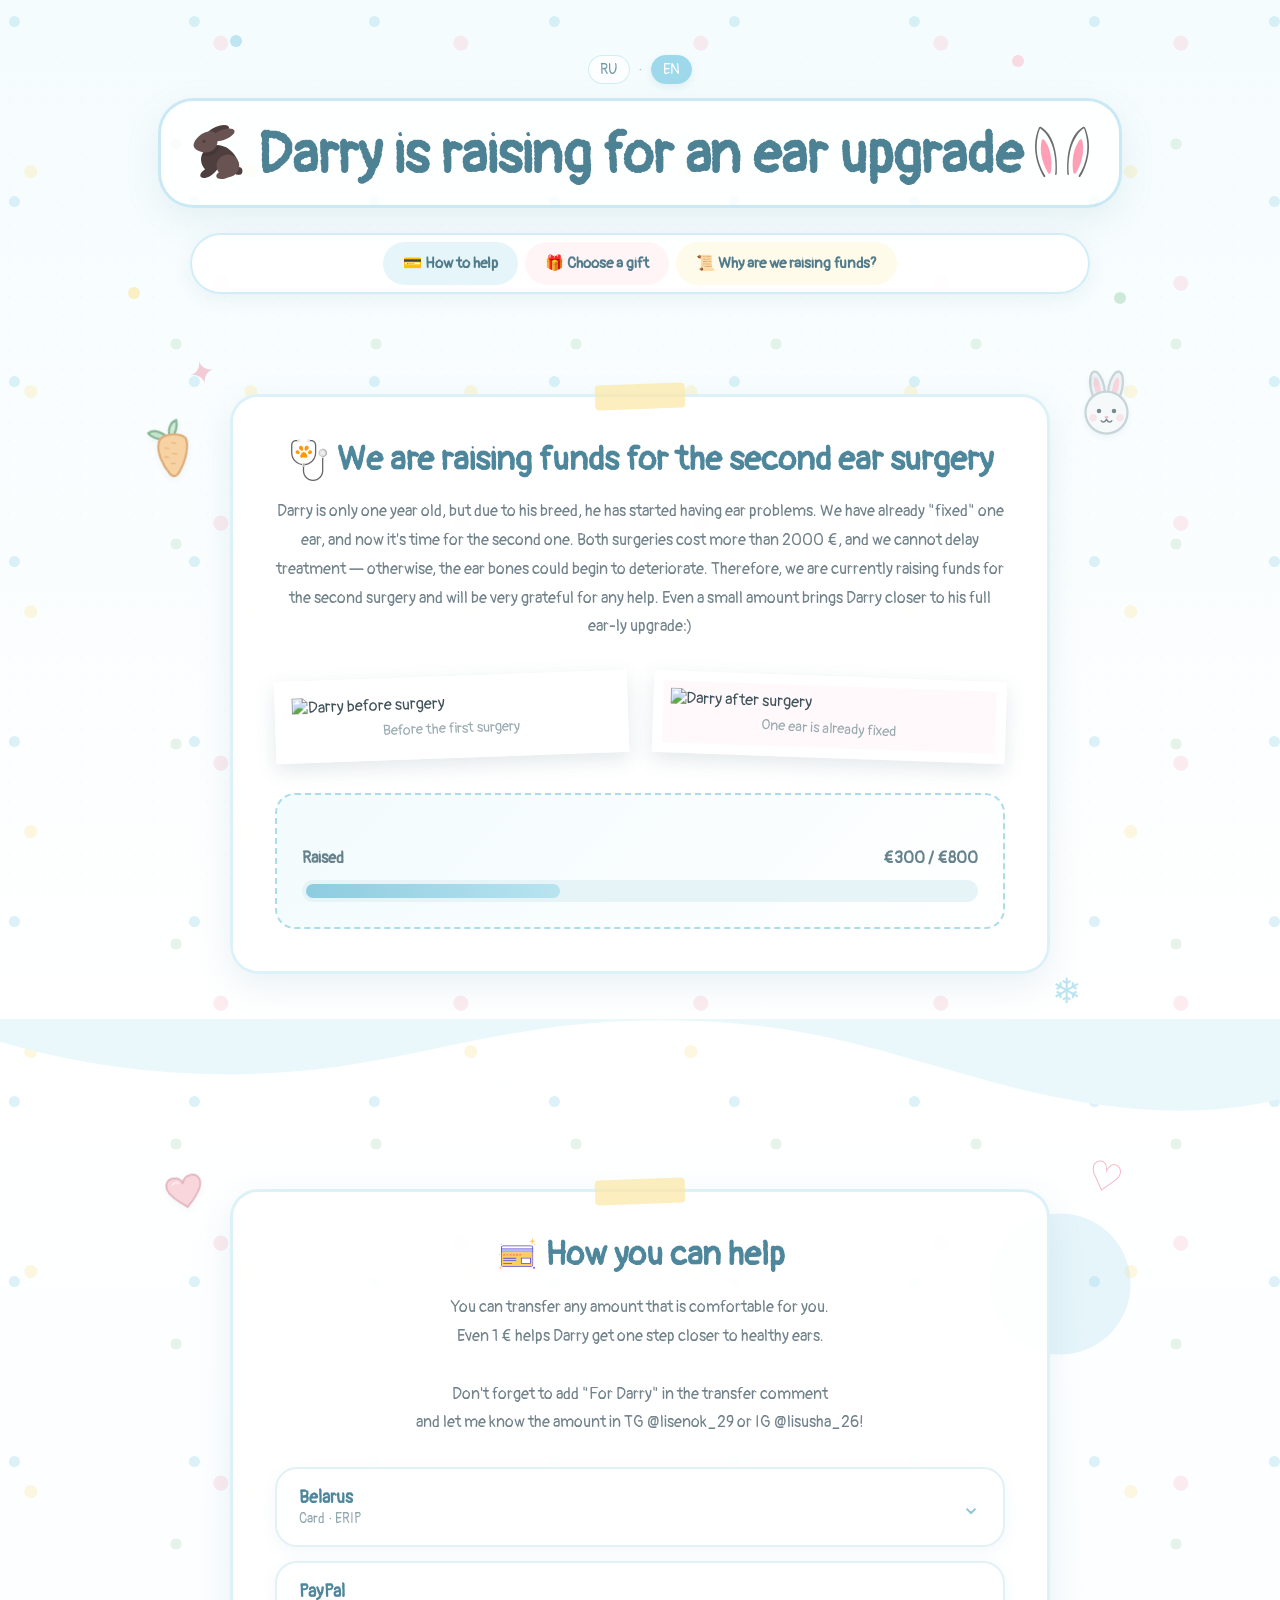
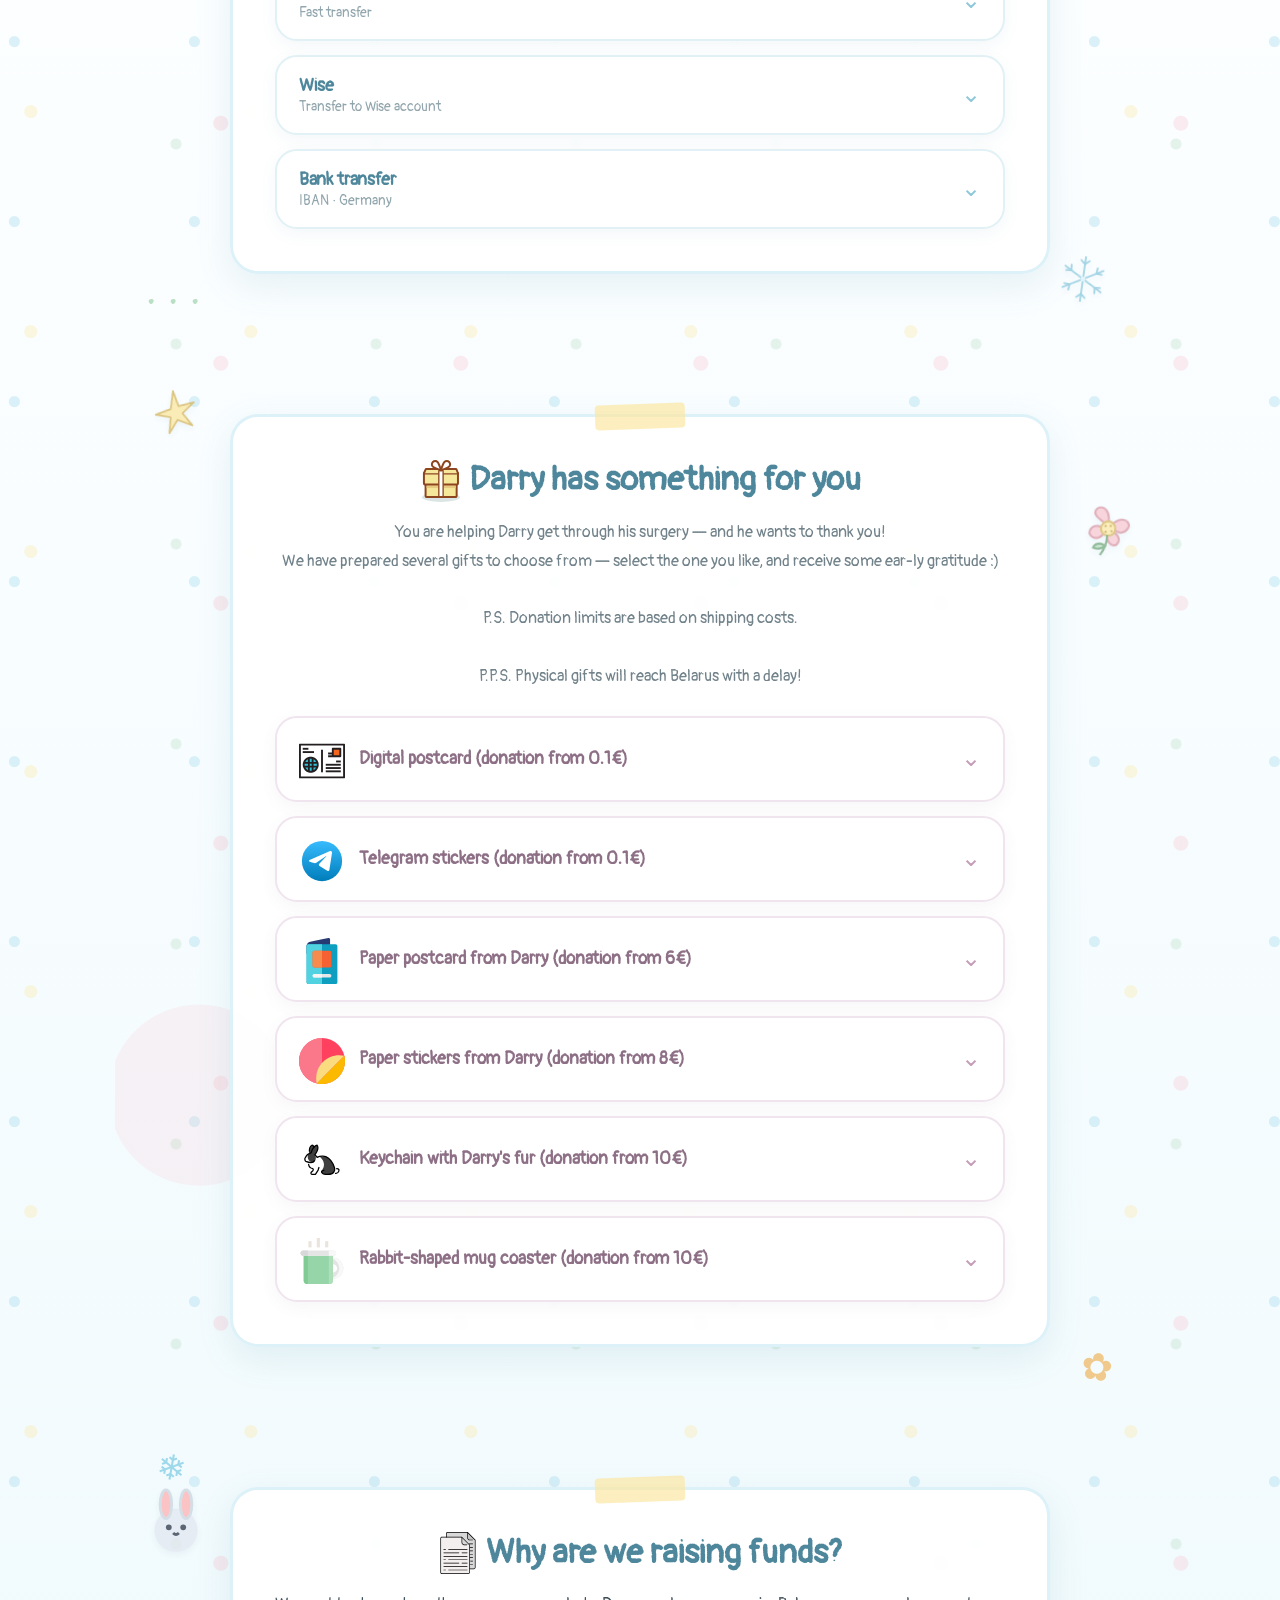
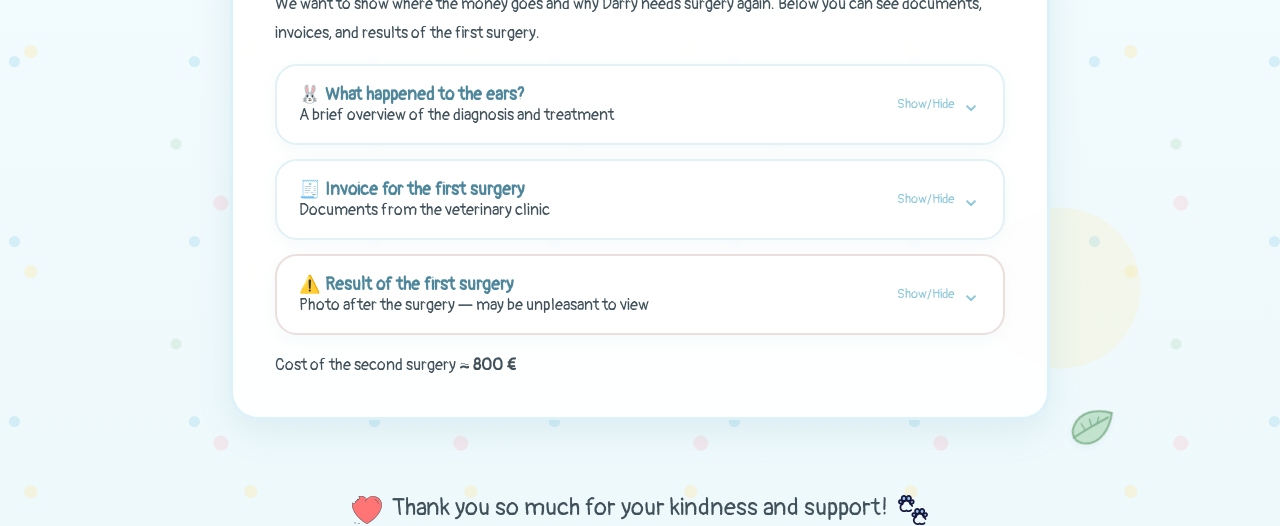
==== commit b6659415: "raised amount update" ====
--- a/en.html
+++ b/en.html
@@ -249,7 +249,7 @@
 
                 <div class="progress-label">
                     <span>Raised</span>
-                    <span>€215 / €800</span>
+                    <span>€300 / €800</span>
                 </div>
 
                 <div class="progress-bar">
--- a/style.css
+++ b/style.css
@@ -550,7 +550,7 @@
 }
 
 .progress {
-    width: 27%; /* change this */
+    width: 38%; /* change this */
 
     height: 100%;
 
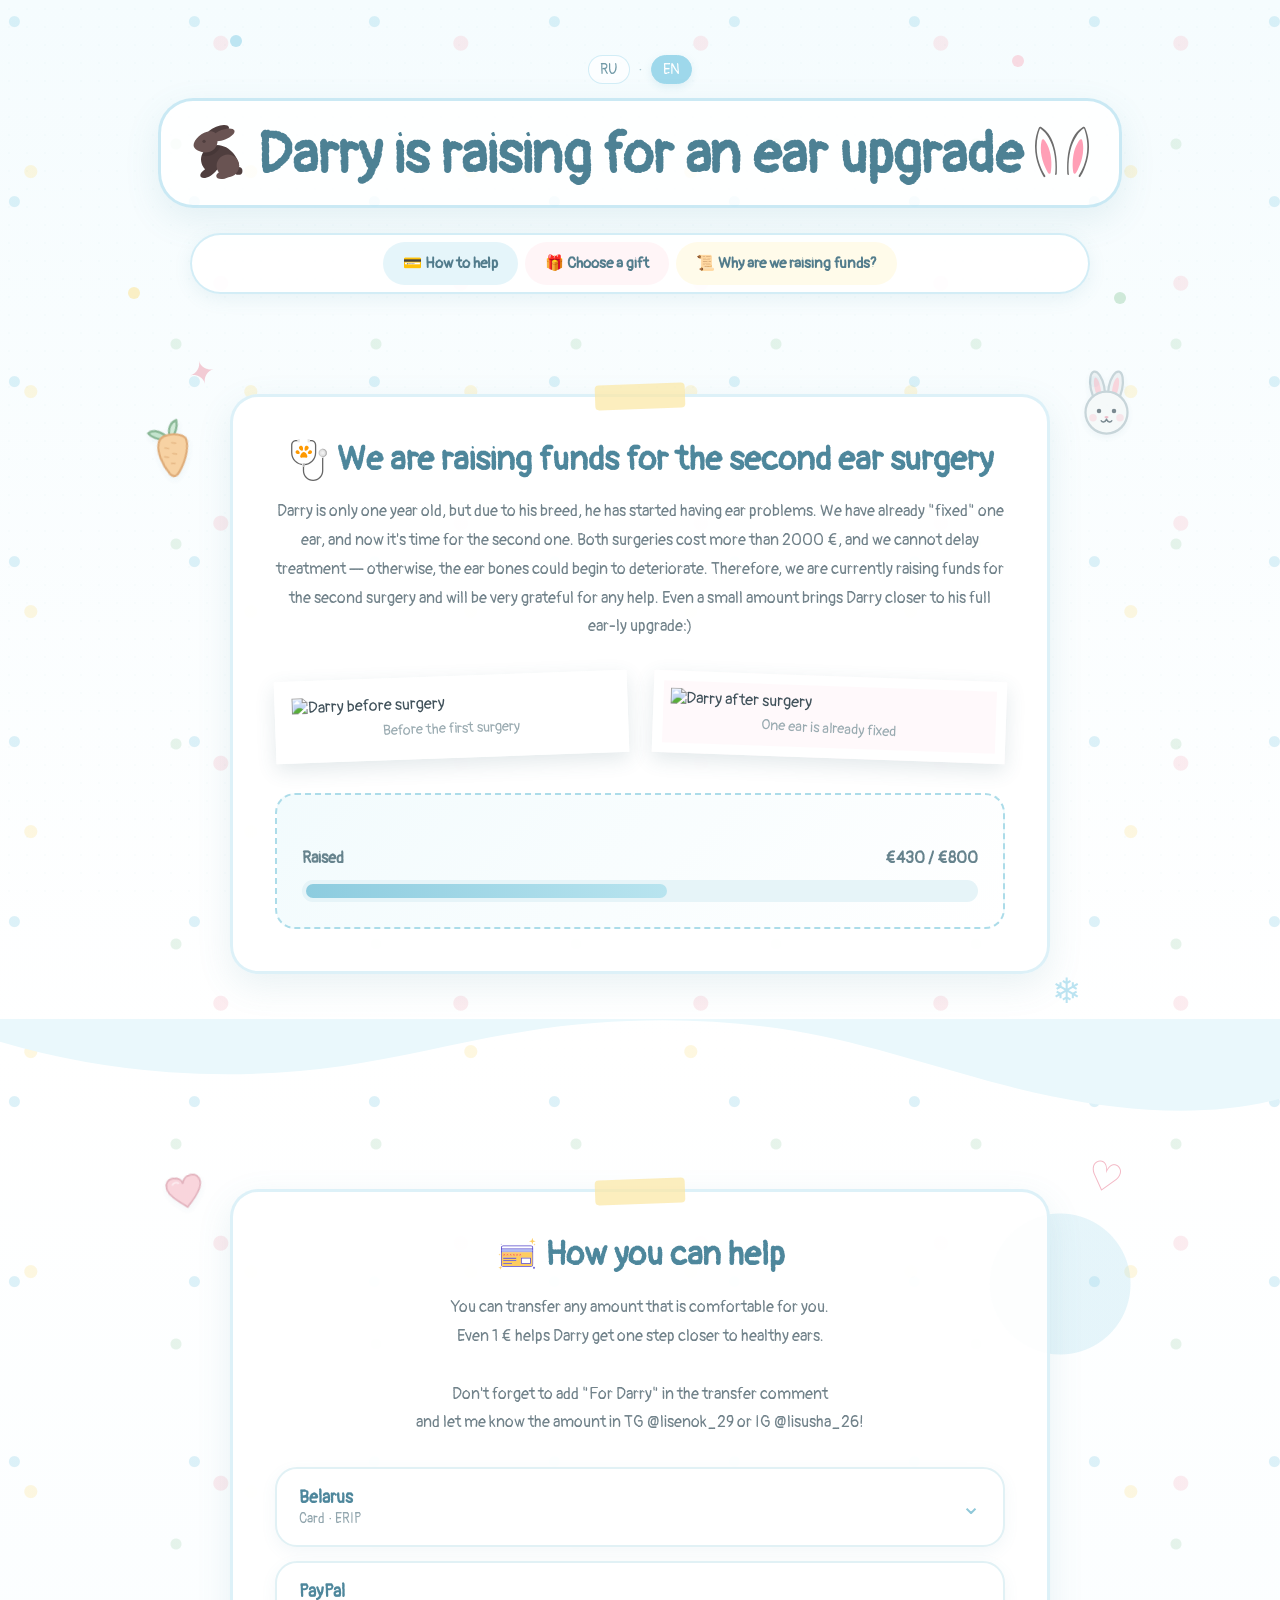
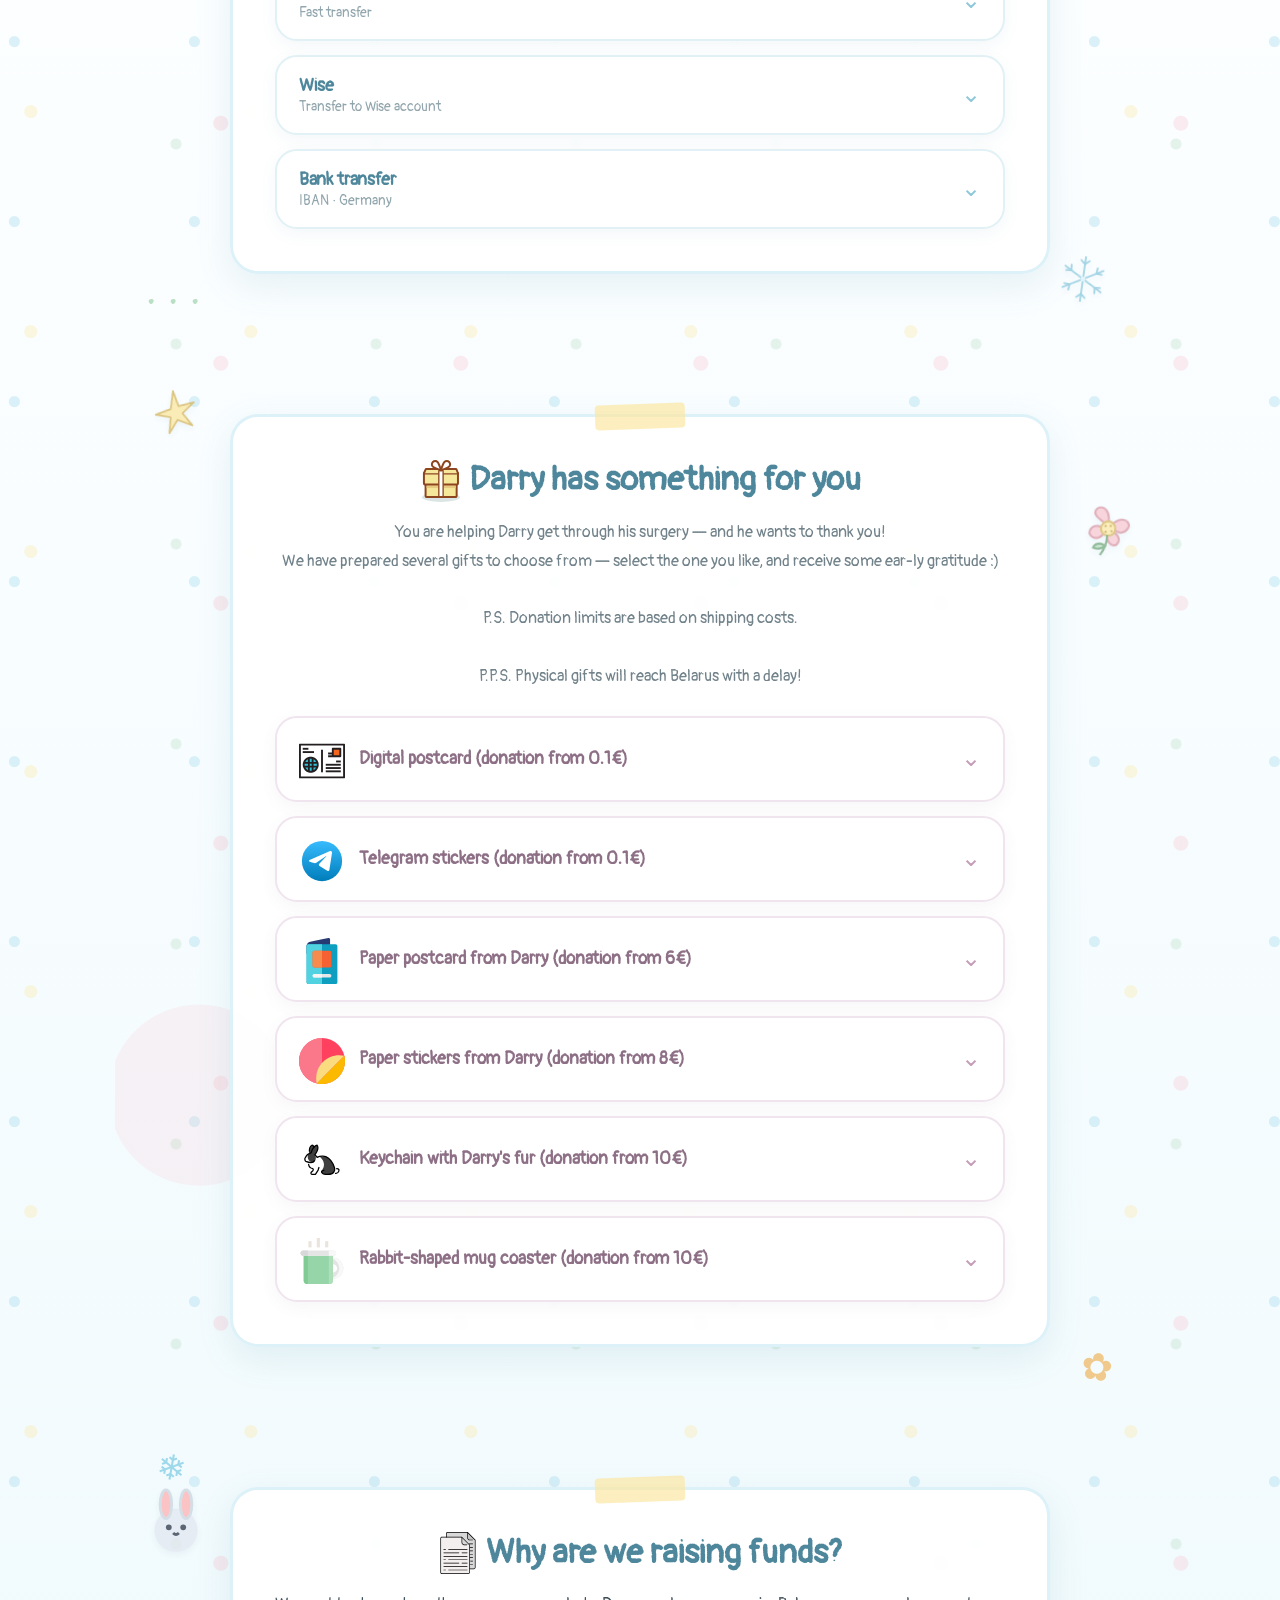
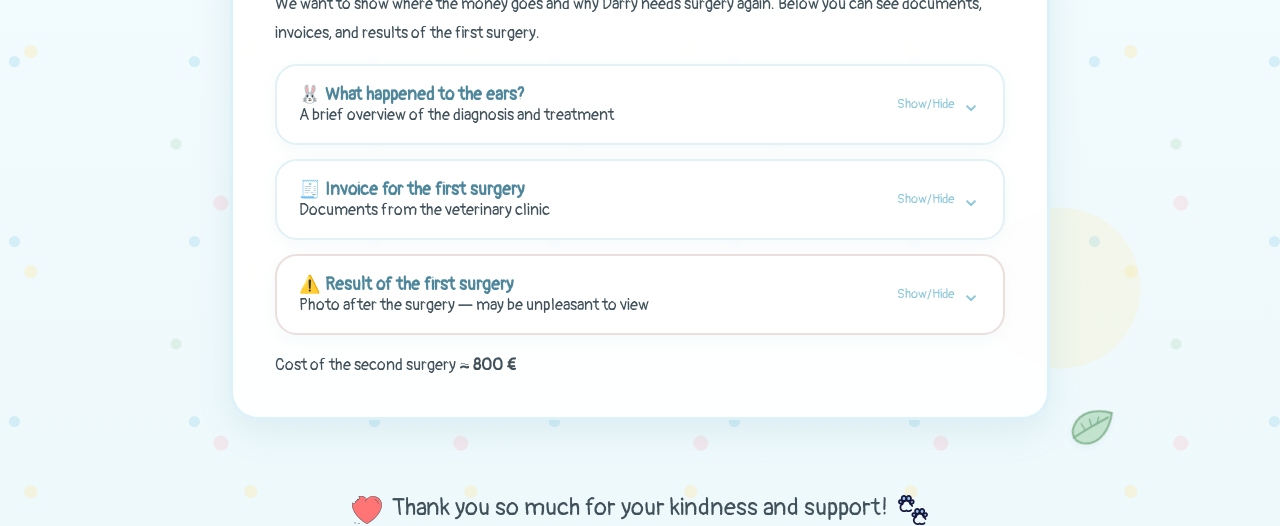
==== commit 411fb4b6: "raised amount update" ====
--- a/en.html
+++ b/en.html
@@ -249,7 +249,7 @@
 
                 <div class="progress-label">
                     <span>Raised</span>
-                    <span>€300 / €800</span>
+                    <span>€430 / €800</span>
                 </div>
 
                 <div class="progress-bar">
--- a/style.css
+++ b/style.css
@@ -550,7 +550,7 @@
 }
 
 .progress {
-    width: 38%; /* change this */
+    width: 54%; /* change this */
 
     height: 100%;
 
